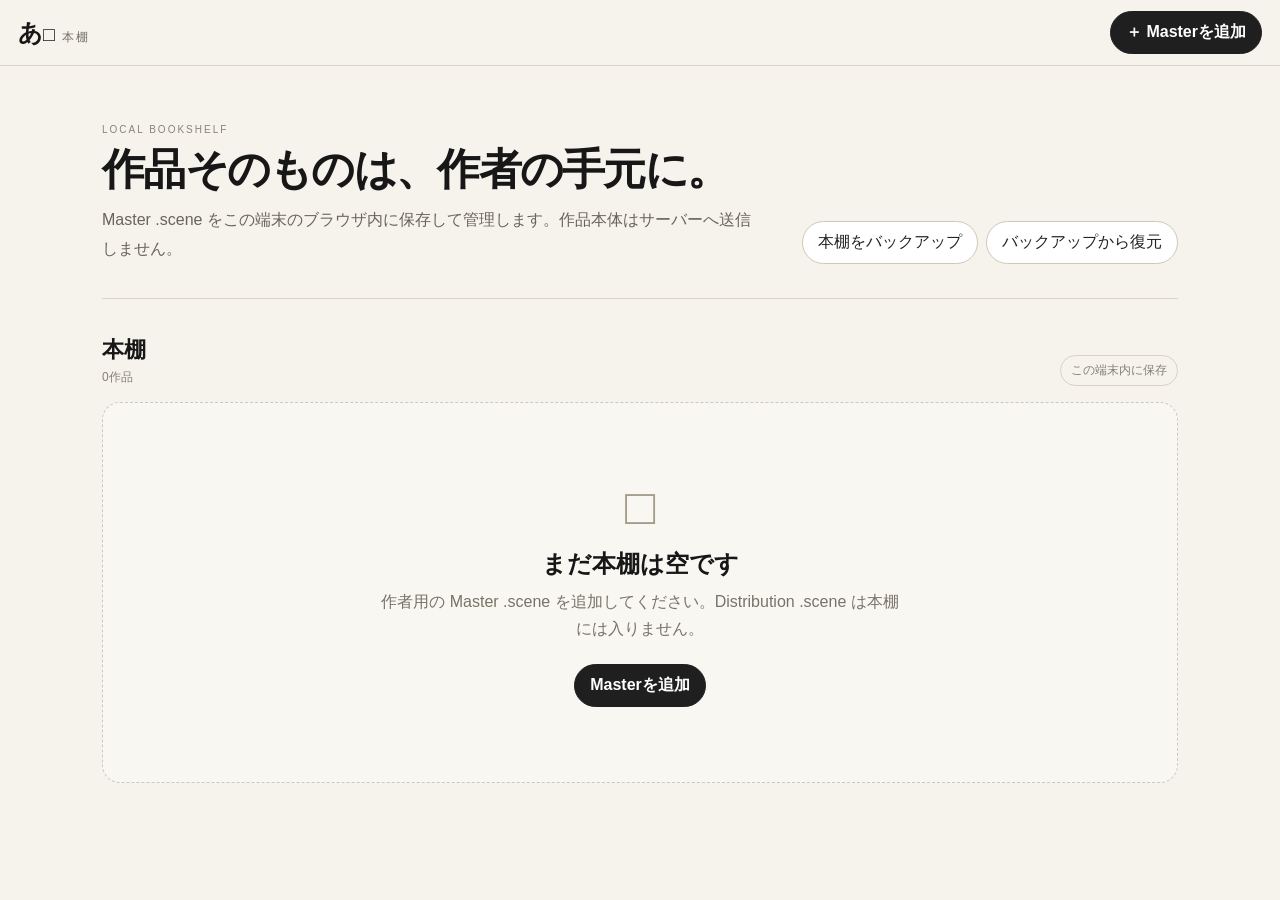
==== local_player/index.html @ 4a56bccf "Add files via upload" ====
<!doctype html>
<html lang="ja">
<head>
  <meta charset="utf-8">
  <meta name="viewport" content="width=device-width,initial-scale=1,viewport-fit=cover">
  <title>あ箱 本棚</title>
  <link rel="stylesheet" href="bookshelf.css">
</head>
<body>
  <header class="topbar">
    <div class="brand"><strong><span>あ</span><span class="box">□</span></strong><small>本棚</small></div>
    <button id="addButton" class="primary" type="button">＋ Masterを追加</button>
    <input id="fileInput" type="file" hidden>
  </header>

  <main>
    <section class="intro">
      <div>
        <p class="eyebrow">LOCAL BOOKSHELF</p>
        <h1>作品そのものは、作者の手元に。</h1>
        <p>Master .scene をこの端末のブラウザ内に保存して管理します。作品本体はサーバーへ送信しません。</p>
      </div>
      <div class="intro-actions">
        <button id="backupButton" type="button">本棚をバックアップ</button>
        <button id="restoreButton" type="button">バックアップから復元</button>
        <input id="restoreInput" type="file" accept=".zip,application/zip" hidden>
      </div>
    </section>

    <section class="shelf-head">
      <div><h2>本棚</h2><p id="countText">0作品</p></div>
      <p class="local-note">この端末内に保存</p>
    </section>

    <section id="emptyState" class="empty">
      <div class="empty-mark">□</div>
      <h2>まだ本棚は空です</h2>
      <p>作者用の Master .scene を追加してください。Distribution .scene は本棚には入りません。</p>
      <button id="emptyAddButton" class="primary" type="button">Masterを追加</button>
    </section>

    <section id="grid" class="grid" aria-live="polite"></section>
  </main>

  <dialog id="detailDialog" class="detail-dialog">
    <button id="closeDetail" class="dialog-close" aria-label="閉じる">×</button>
    <div id="detailContent"></div>
  </dialog>

  <div id="toast" class="toast" hidden></div>
  <script src="bookshelf.js"></script>
</body>
</html>
---- local_player/bookshelf.css ----
:root{font-family:-apple-system,BlinkMacSystemFont,"Segoe UI",sans-serif;color:#171717;background:#f6f3ec;color-scheme:light}*{box-sizing:border-box}body{margin:0;min-height:100vh}.topbar{height:66px;padding:0 max(18px,env(safe-area-inset-right)) 0 max(18px,env(safe-area-inset-left));display:flex;align-items:center;justify-content:space-between;border-bottom:1px solid #ddd6c8;background:rgba(246,243,236,.94);position:sticky;top:0;z-index:20;backdrop-filter:blur(16px)}.brand{display:flex;align-items:baseline;gap:9px}.brand strong{font-size:24px;letter-spacing:-.08em}.brand .box{font-size:.82em;margin-left:2px}.brand small{font-size:12px;color:#726d64;letter-spacing:.12em}.primary,button{font:inherit;border:1px solid #cfc7b8;background:#fff;border-radius:999px;padding:10px 15px;cursor:pointer;color:#222}.primary{background:#1f1f1f;color:#fff;border-color:#1f1f1f;font-weight:700}main{max-width:1120px;margin:auto;padding:30px 22px 80px}.intro{display:flex;justify-content:space-between;gap:28px;align-items:flex-end;padding:28px 0 34px;border-bottom:1px solid #ddd6c8}.eyebrow{font-size:10px;letter-spacing:.2em;color:#8b8377;margin:0 0 10px}.intro h1{font-size:clamp(27px,4vw,43px);line-height:1.15;letter-spacing:-.04em;margin:0 0 12px}.intro p:not(.eyebrow){max-width:650px;margin:0;color:#69645b;line-height:1.8}.intro-actions{display:flex;flex-wrap:wrap;gap:8px;justify-content:flex-end}.shelf-head{display:flex;align-items:end;justify-content:space-between;margin:36px 0 16px}.shelf-head h2{font-size:22px;margin:0 0 4px}.shelf-head p{margin:0;font-size:12px;color:#858074}.local-note{padding:6px 10px;border:1px solid #d9d1c3;border-radius:999px}.grid{display:grid;grid-template-columns:repeat(auto-fill,minmax(205px,1fr));gap:22px}.book{appearance:none;text-align:left;padding:0;border:0;background:transparent;border-radius:0;cursor:pointer}.cover{aspect-ratio:3/4;background:#e8e1d5;border-radius:9px;overflow:hidden;box-shadow:0 9px 24px rgba(43,34,21,.12);position:relative}.cover img{width:100%;height:100%;display:block;object-fit:cover}.cover-fallback{width:100%;height:100%;display:flex;align-items:center;justify-content:center;font-size:42px;color:#9d9588}.book-meta{padding:12px 3px 0}.book-meta h3{font-size:15px;line-height:1.45;margin:0 0 5px;white-space:nowrap;overflow:hidden;text-overflow:ellipsis}.book-meta p{margin:0;color:#807a70;font-size:11px}.badge{position:absolute;top:9px;left:9px;padding:5px 8px;border-radius:999px;font-size:9px;letter-spacing:.08em;background:rgba(20,20,20,.76);color:#fff;backdrop-filter:blur(8px)}.empty{text-align:center;padding:75px 20px;border:1px dashed #d0c8b9;border-radius:18px;background:rgba(255,255,255,.35)}.empty-mark{font-size:50px;color:#a49b8b}.empty h2{margin:12px 0 8px}.empty p{color:#797267;line-height:1.7;max-width:530px;margin:0 auto 22px}.detail-dialog{width:min(560px,calc(100vw - 24px));border:0;border-radius:20px;padding:0;box-shadow:0 24px 80px rgba(0,0,0,.28)}.detail-dialog::backdrop{background:rgba(15,13,10,.52);backdrop-filter:blur(3px)}.dialog-close{position:absolute;right:12px;top:12px;width:36px;height:36px;padding:0;z-index:2;background:rgba(255,255,255,.9)}.detail-hero{display:grid;grid-template-columns:145px 1fr;gap:22px;padding:26px}.detail-cover{aspect-ratio:3/4;background:#eee7dc;border-radius:10px;overflow:hidden}.detail-cover img{width:100%;height:100%;object-fit:cover}.detail-copy{align-self:end}.detail-copy .eyebrow{margin-bottom:7px}.detail-copy h2{font-size:24px;line-height:1.25;margin:0 0 8px}.detail-copy p{margin:3px 0;color:#706a61;font-size:12px}.actions{display:grid;grid-template-columns:1fr 1fr;gap:9px;padding:0 26px 26px}.actions button{border-radius:12px;padding:13px 10px}.actions .edit{grid-column:1/-1;background:#1f1f1f;color:#fff;border-color:#1f1f1f;font-weight:700}.actions .danger{color:#a13a35}.detail-note{margin:0 26px 25px;padding-top:16px;border-top:1px solid #eee8df;color:#8a8378;font-size:11px;line-height:1.6}.toast{position:fixed;left:50%;bottom:max(24px,env(safe-area-inset-bottom));transform:translateX(-50%);background:#191919;color:#fff;border-radius:999px;padding:11px 16px;font-size:12px;z-index:100;box-shadow:0 8px 30px rgba(0,0,0,.2)}@media(max-width:680px){.topbar{height:60px}.topbar .primary{padding:9px 12px;font-size:12px}main{padding:18px 14px 65px}.intro{display:block;padding:20px 2px 25px}.intro-actions{justify-content:flex-start;margin-top:20px}.grid{grid-template-columns:repeat(2,minmax(0,1fr));gap:17px 13px}.detail-hero{grid-template-columns:110px 1fr;padding:22px 18px}.actions{padding:0 18px 20px}.detail-note{margin:0 18px 20px}.book-meta h3{font-size:14px}}

/* Local Bookshelf Phase 2 — author journey view */
.actions .journey{grid-column:1/-1;background:#f4efe5;border-color:#cfc3b0;font-weight:700}.actions .journey:disabled{opacity:.6;cursor:wait}.journey-panel{margin:0 26px 18px;padding:18px;border:1px solid #e5ddd0;border-radius:16px;background:#faf8f3}.journey-head{display:flex;align-items:flex-end;justify-content:space-between;gap:12px;margin-bottom:14px}.journey-head .eyebrow{margin-bottom:4px}.journey-head h3{margin:0;font-size:18px}.journey-head>span{font-size:10px;color:#8a8378}.journey-stats{display:grid;grid-template-columns:repeat(3,1fr);gap:8px}.journey-stats>div{min-width:0;padding:11px 10px;border:1px solid #e8e0d4;border-radius:12px;background:#fff}.journey-stats small{display:block;color:#847d72;font-size:10px;line-height:1.35;white-space:nowrap;overflow:hidden;text-overflow:ellipsis}.journey-stats strong{display:block;margin-top:5px;font-size:21px;letter-spacing:-.03em}.journey-list{margin-top:15px;border-top:1px solid #e8e0d4;padding-top:12px}.journey-list-head{display:flex;justify-content:space-between;align-items:center;margin-bottom:6px}.journey-list-head strong{font-size:12px}.journey-list-head span{font-size:9px;color:#928b80}.journey-row{display:grid;grid-template-columns:1fr auto auto;gap:12px;align-items:center;padding:8px 0;border-top:1px solid #eee8df;font-size:11px}.journey-row:first-of-type{border-top:0}.journey-row b{font-size:13px}.journey-row small{color:#8b8378}.journey-note,.journey-empty{margin:13px 0 0;color:#8a8378;font-size:10px;line-height:1.65}.journey-loading,.journey-error{padding:10px 2px;color:#7d766b;font-size:12px}.journey-error{display:grid;gap:4px;color:#8d463f}.journey-error span{font-size:10px;color:#8a8378}
@media(max-width:680px){.journey-panel{margin:0 18px 16px;padding:14px}.journey-stats{grid-template-columns:repeat(2,1fr)}.journey-head{align-items:flex-start}.journey-head>span{padding-top:2px}.journey-row{grid-template-columns:1fr auto}.journey-row small{display:none}}

/* Local Bookshelf Phase 2.1 — lifetime + recent + journey visualization */
.journey-section-label{display:flex;align-items:baseline;justify-content:space-between;gap:12px;margin:2px 0 9px}.journey-section-label strong{font-size:12px}.journey-section-label span{font-size:9px;color:#928b80}.journey-recent{margin-top:12px;padding:12px 13px;border:1px solid #e8e0d4;border-radius:12px;background:#fff}.journey-recent>div{display:flex;align-items:baseline;justify-content:space-between;gap:10px}.journey-recent strong{font-size:12px}.journey-recent span{font-size:9px;color:#928b80}.journey-recent p{margin:7px 0 0;font-size:11px;color:#6f695f;word-spacing:.15em}.journey-recent p b{font-size:15px;color:#171717;margin-right:2px}.journey-track{display:flex;align-items:center;min-width:74px;gap:3px}.journey-track i{display:block;width:5px;height:5px;border-radius:50%;background:#6f695f;position:relative}.journey-track i+ i:before{content:"";position:absolute;right:100%;top:2px;width:3px;height:1px;background:#c9c0b3}.journey-track i.origin{width:7px;height:7px;background:#1f1f1f}.journey-row{grid-template-columns:minmax(56px,1fr) minmax(74px,1.4fr) auto auto}.journey-row small{min-width:34px;text-align:right}
@media(max-width:680px){.journey-section-label span,.journey-recent span{display:none}.journey-recent>div{justify-content:flex-start}.journey-row{grid-template-columns:52px minmax(66px,1fr) auto}.journey-row small{display:none}.journey-track{min-width:66px}.journey-track i{width:4px;height:4px}.journey-track i.origin{width:6px;height:6px}}

/* V57 — RELAY arrival tree */
.journey-tree-card{padding:10px 0 12px;border-top:1px solid #eee8df}.journey-tree-card:first-of-type{border-top:0}.journey-tree-meta{display:flex;align-items:baseline;justify-content:space-between;gap:12px;margin-bottom:5px}.journey-tree-meta strong{font-size:11px}.journey-tree-meta span{font-size:9px;color:#8b8378}.journey-tree-scroll{overflow-x:auto;overflow-y:hidden;padding:2px 0 4px;-webkit-overflow-scrolling:touch}.journey-tree-svg{display:block;width:100%;min-width:300px;height:auto;max-height:250px}.journey-tree-svg .branches path{fill:none;stroke:#c9c0b3;stroke-width:1.4}.journey-tree-svg .reader{fill:#222}.journey-tree-svg .pending{fill:#fff;stroke:#9d958a;stroke-width:1.5;stroke-dasharray:2 2}.journey-tree-svg .issue circle{fill:#6f695f}.journey-tree-svg .issue text{font-size:8px;fill:#8a8378}.journey-recent small{font-size:9px;color:#928b80}.journey-list-head span{white-space:nowrap}
@media(max-width:680px){.journey-tree-meta{align-items:flex-start;flex-direction:column;gap:2px}.journey-tree-svg{min-width:320px}.journey-list-head span{font-size:8px}}
/* V58: work-level journey tree — one work grows as one tree */
.journey-list-head>div{display:flex;flex-direction:column;gap:2px}.journey-list-head small{font-size:8px;font-weight:400;color:#928b80}.work-tree-meta{display:flex;gap:14px;justify-content:flex-end;margin:7px 0 2px;font-size:9px;color:#8b8378}.journey-tree-svg.work-tree{max-height:360px}.journey-tree-svg .work-root path{fill:#6f695f}.journey-tree-svg .work-root line{stroke:#6f695f;stroke-width:1.5}.journey-tree-svg .work-root text{font-size:8px;fill:#8a8378}.journey-tree-svg.work-tree .issue circle{fill:#8b8479}
@media(max-width:680px){.journey-list-head>div{min-width:0}.work-tree-meta{justify-content:flex-start}.journey-tree-svg.work-tree{min-width:340px;max-height:420px}}
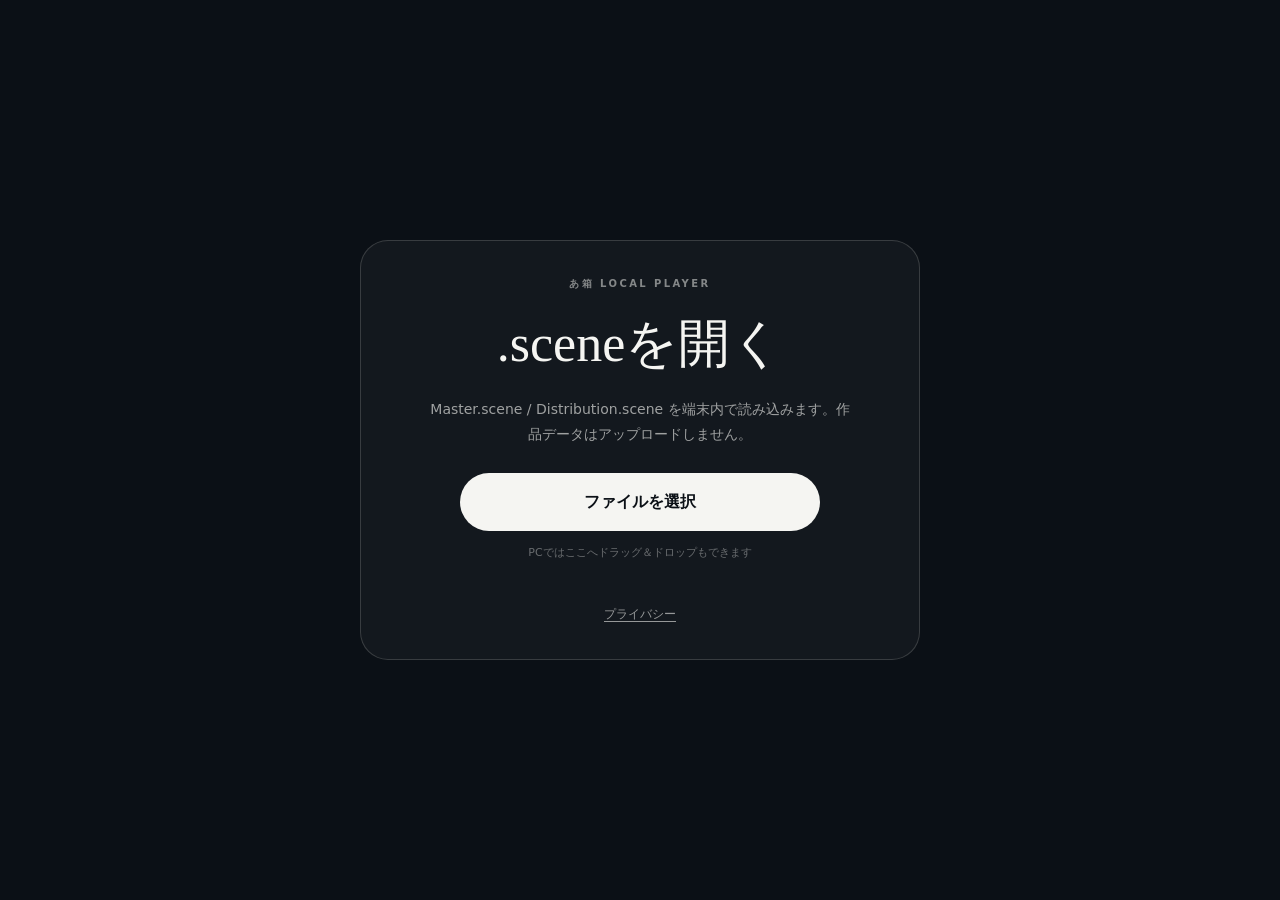
==== commit 5806e319: "Add files via upload" ====
--- a/local_player/index.html
+++ b/local_player/index.html
@@ -3,51 +3,132 @@
 <head>
   <meta charset="utf-8">
   <meta name="viewport" content="width=device-width,initial-scale=1,viewport-fit=cover">
-  <title>あ箱 本棚</title>
-  <link rel="stylesheet" href="bookshelf.css">
+  <meta name="theme-color" content="#0b1016">
+  <title>あ箱 Local Player</title>
+  <link rel="stylesheet" href="./scene-player-core.css?v=chat-test-v08">
+  <link rel="stylesheet" href="./public-player.css?v=chat-test-v08">
+  <link rel="stylesheet" href="./local-loader.css?v=53">
+  <script>window.__AHAKO_LOCAL_PLAYER__ = true;</script>
 </head>
 <body>
-  <header class="topbar">
-    <div class="brand"><strong><span>あ</span><span class="box">□</span></strong><small>本棚</small></div>
-    <button id="addButton" class="primary" type="button">＋ Masterを追加</button>
-    <input id="fileInput" type="file" hidden>
-  </header>
+  <section id="localLauncher" class="local-launcher">
+    <div id="localDropZone" class="local-launcher-card" tabindex="0" role="button" aria-label=".sceneを開く">
+      <small>あ箱 LOCAL PLAYER</small>
+      <h1>.sceneを開く</h1>
+      <p>Master.scene / Distribution.scene を端末内で読み込みます。作品データはアップロードしません。</p>
+      <button id="localOpenButton" type="button">ファイルを選択</button>
+      <span>PCではここへドラッグ＆ドロップもできます</span>
+      <input id="localFileInput" type="file" hidden>
+      <p id="localStatus" class="local-status" aria-live="polite"></p>
+      <a class="local-privacy-link" href="https://yuya-narita.github.io/scene/privacy/" target="_blank" rel="noopener noreferrer">プライバシー</a>
+    </div>
+  </section>
 
-  <main>
-    <section class="intro">
-      <div>
-        <p class="eyebrow">LOCAL BOOKSHELF</p>
-        <h1>作品そのものは、作者の手元に。</h1>
-        <p>Master .scene をこの端末のブラウザ内に保存して管理します。作品本体はサーバーへ送信しません。</p>
+  <button id="localBackButton" class="local-back-button" type="button" hidden aria-label="ファイル選択に戻る">‹ <span>選択</span></button>
+
+  <section id="publicIntro" class="public-intro" hidden>
+    <div id="publicIntroCover" class="public-intro-cover"></div>
+    <div id="publicIntroCoverDim" class="public-intro-cover-dim"></div>
+    <div class="public-intro-frame">
+      <div class="public-intro-copy">
+        <div class="public-work-block">
+          <img id="publicIntroLogo" class="public-logo" alt="" hidden>
+          <h1 id="publicIntroTitle" class="public-title">Scene</h1>
+          <p id="publicIntroDescription" class="public-description"></p>
+          <p id="publicIntroAuthor" class="public-author"></p>
+        </div>
+        <div class="public-episode-block">
+          <p id="publicIntroEpisode" class="public-episode" hidden></p>
+          <p id="publicIntroEpisodeTitle" class="public-episode-title" hidden></p>
+        </div>
       </div>
-      <div class="intro-actions">
-        <button id="backupButton" type="button">本棚をバックアップ</button>
-        <button id="restoreButton" type="button">バックアップから復元</button>
-        <input id="restoreInput" type="file" accept=".zip,application/zip" hidden>
+      <div class="public-intro-actions">
+        <button id="publicStart" class="public-primary" type="button">はじめる</button>
+        <button id="publicContinue" class="public-secondary" type="button" hidden>途中から</button>
       </div>
-    </section>
+    </div>
+  </section>
 
-    <section class="shelf-head">
-      <div><h2>本棚</h2><p id="countText">0作品</p></div>
-      <p class="local-note">この端末内に保存</p>
-    </section>
+  <div id="publicOpening" class="public-opening" hidden>
+    <div id="publicOpeningImage" class="public-opening-image"></div>
+    <div id="publicOpeningDim" class="public-opening-dim"></div>
+  </div>
 
-    <section id="emptyState" class="empty">
-      <div class="empty-mark">□</div>
-      <h2>まだ本棚は空です</h2>
-      <p>作者用の Master .scene を追加してください。Distribution .scene は本棚には入りません。</p>
-      <button id="emptyAddButton" class="primary" type="button">Masterを追加</button>
-    </section>
+  <div id="scenePlayer" class="public-player" hidden></div>
 
-    <section id="grid" class="grid" aria-live="polite"></section>
-  </main>
+  <section id="publicEnding" class="public-ending" hidden>
+    <div class="public-ending-inner">
+      <p id="publicEndingLabel" class="public-ending-label" hidden></p>
 
-  <dialog id="detailDialog" class="detail-dialog">
-    <button id="closeDetail" class="dialog-close" aria-label="閉じる">×</button>
-    <div id="detailContent"></div>
+      <div id="publicEndingActions" class="public-ending-actions public-ending-three">
+        <a id="publicEndingLeft" class="public-ending-box" hidden><small></small><strong></strong></a>
+        <button id="publicEndingCover" class="public-ending-box public-ending-cover" type="button"><small>COVER</small><strong>表紙に戻る</strong></button>
+        <a id="publicEndingRight" class="public-ending-box" hidden><small></small><strong></strong></a>
+      </div>
+<button id="publicRestart" class="public-reread" type="button">
+        もう一度読む
+      </button>
+      <button id="publicRelay" class="public-relay" type="button" hidden>
+        この作品を回す
+      </button>
+    </div>
+  </section>
+
+  <section id="publicError" class="public-error" hidden>
+    <div class="public-error-card">
+      <strong id="publicErrorTitle">Sceneを開けませんでした</strong>
+      <p id="publicErrorMessage"></p>
+      <button id="publicRetry" type="button">もう一度読み込む</button>
+    </div>
+  </section>
+
+
+  <button id="publicReportButton" class="public-report-trigger" type="button">この作品について報告</button>
+
+  <dialog id="publicReportDialog" class="public-report-dialog">
+    <form method="dialog" class="public-report-card">
+      <button id="publicReportClose" class="public-report-close" type="button" aria-label="閉じる">×</button>
+      <small>REPORT</small>
+      <h2>この作品について報告</h2>
+      <fieldset class="public-report-section">
+        <legend>報告理由</legend>
+        <label><input type="radio" name="reportReason" value="unauthorized" checked> 自分の作品が無断で使用されている</label>
+        <label><input type="radio" name="reportReason" value="copyright"> 第三者の著作物・権利侵害と思われる</label>
+        <label><input type="radio" name="reportReason" value="other"> その他</label>
+      </fieldset>
+      <label class="public-report-field">
+        <span>問題のある箇所 <b>必須</b></span>
+        <select id="publicReportSubject">
+          <option value="text">本文・文章</option>
+          <option value="cover">表紙</option>
+          <option value="image">背景・画像</option>
+          <option value="audio">BGM・SE・音声</option>
+          <option value="other">その他</option>
+        </select>
+      </label>
+      <label class="public-report-field" id="publicReportEvidenceWrap">
+        <span>元作品・権利を確認できるURL <b id="publicReportEvidenceRequired">必須</b></span>
+        <input id="publicReportEvidenceUrl" type="url" inputmode="url" autocomplete="url" placeholder="https://note.com/...">
+        <small>元作品の掲載ページなど、運営が比較できるURLを入力してください。</small>
+      </label>
+      <label class="public-report-field">
+        <span>詳しい内容 <b>必須</b></span>
+        <textarea id="publicReportDetails" rows="4" maxlength="1200" placeholder="例：上記URLで公開している本文が、そのまま使用されています。"></textarea>
+      </label>
+      <label class="public-report-field">
+        <span>連絡先メール <b id="publicReportContactRequired">必須</b></span>
+        <input id="publicReportContact" type="email" inputmode="email" autocomplete="email" placeholder="name@example.com">
+        <small id="publicReportContactHint">確認が必要な場合に運営から連絡するために使用します。</small>
+      </label>
+      <label class="public-report-confirm"><input id="publicReportConfirm" type="checkbox"> <span>この報告内容が正確であることを確認します。</span></label>
+      <div class="public-report-meta"><span>workId</span><code id="publicReportWorkId">-</code><span>対象URL</span><code id="publicReportUrl">-</code></div>
+      <p id="publicReportStatus" class="public-report-status">根拠を確認できる情報と一緒に運営へ送信します。</p>
+      <button id="publicReportCopy" type="button" class="public-report-copy">運営に申立てを送る</button>
+    </form>
   </dialog>
 
-  <div id="toast" class="toast" hidden></div>
-  <script src="bookshelf.js"></script>
+  <script src="./scene-player-core.js?v=local-current"></script>
+  <script src="./public-player.js?v=53"></script>
+  <script src="./local-loader.js?v=53"></script>
 </body>
 </html>
--- a/local_player/scene-player-core.css
+++ b/local_player/scene-player-core.css
@@ -0,0 +1,1939 @@
+:root{
+  --sp-font-sans:-apple-system,BlinkMacSystemFont,"Segoe UI","Hiragino Sans","Yu Gothic UI","Yu Gothic",sans-serif;
+  --sp-font-serif:"Yu Mincho","Hiragino Mincho ProN","Hiragino Mincho Pro",serif;
+  --sp-font-mono:"SFMono-Regular","SF Mono",Menlo,Consolas,"Liberation Mono",monospace;
+}
+
+.sp-core{
+  --sp-bg:#fbfaf5;
+  --sp-text:#26221e;
+  --sp-sub:#8d877f;
+  --sp-line:rgba(55,50,45,.14);
+  --sp-accent:#5f6df7;
+  --sp-panel:rgba(255,255,255,.88);
+  --sp-header-h:68px;
+  --sp-footer-h:56px;
+  position:relative;
+  width:100%;
+  height:100%;
+  min-height:100dvh;
+  overflow:hidden;
+  background:var(--sp-bg);
+  color:var(--sp-text);
+  font-family:var(--sp-font-sans);
+  isolation:isolate;
+  -webkit-tap-highlight-color:transparent;
+}
+.sp-core *{box-sizing:border-box}
+.sp-core button{font:inherit}
+
+.sp-core[data-theme="dark"]{
+  --sp-bg:#05060a;
+  --sp-text:#f4f1fb;
+  --sp-sub:#958ea5;
+  --sp-line:rgba(151,138,255,.16);
+  --sp-accent:#aaa0ff;
+  --sp-panel:rgba(9,10,16,.88);
+}
+.sp-core[data-theme="cinema"]{
+  --sp-bg:#13171b;
+  --sp-text:#fff;
+  --sp-sub:rgba(255,255,255,.62);
+  --sp-line:rgba(255,255,255,.14);
+  --sp-accent:#fff;
+  --sp-panel:rgba(10,12,15,.68);
+}
+
+.sp-background{position:absolute;inset:0;z-index:-3;background:var(--sp-bg)}
+.sp-core[data-theme="cinema"] .sp-background{
+  background:radial-gradient(circle at 28% 18%,#68747b 0,#39454c 32%,#20282d 62%,#111519 100%);
+}
+.sp-veil{position:absolute;inset:0;z-index:-2;pointer-events:none;background:transparent}
+.sp-core[data-theme="cinema"] .sp-veil{background:linear-gradient(rgba(5,8,10,.18),rgba(5,8,10,.52))}
+
+.sp-header{
+  position:absolute;z-index:5;inset:0 0 auto;
+  height:calc(var(--sp-header-h) + env(safe-area-inset-top));
+  padding:calc(4px + env(safe-area-inset-top)) 16px 4px;
+  display:grid;grid-template-columns:44px minmax(0,1fr) 44px;align-items:center;
+  border-bottom:1px solid var(--sp-line);
+  backdrop-filter:blur(10px);
+}
+.sp-no-header .sp-header{display:none}
+.sp-button{
+  width:44px;height:44px;border:0;border-radius:50%;background:transparent;color:var(--sp-sub);font-size:25px;cursor:pointer
+}
+/* Keep the three header slots fixed even when Previous is author-disabled.
+   Without explicit placement, display:none on .sp-prev makes Grid auto-place
+   the title into column 1 and Restart into column 2 on iOS. */
+.sp-prev{grid-column:1;grid-row:1}
+.sp-meta{grid-column:2;grid-row:1}
+.sp-restart{grid-column:3;grid-row:1}
+.sp-button:hover:not(:disabled){background:var(--sp-line);color:var(--sp-text)}
+.sp-button:disabled{opacity:.22;cursor:default}
+.sp-meta{text-align:center;min-width:0}
+.sp-author{display:block;min-height:11px;margin-bottom:2px;color:var(--sp-sub);font-size:9px;line-height:1.1;letter-spacing:.03em}
+.sp-title{display:block;overflow:hidden;text-overflow:ellipsis;white-space:nowrap;font-family:var(--sp-font-serif);font-size:14px;line-height:1.2;font-weight:600}
+
+.sp-stage{
+  position:absolute;inset:calc(var(--sp-header-h) + env(safe-area-inset-top)) 0 calc(var(--sp-footer-h) + env(safe-area-inset-bottom));
+  overflow:hidden;overscroll-behavior:none;scrollbar-width:none;
+  padding:0;
+  outline:none;cursor:pointer;
+  user-select:none;
+}
+.sp-stage::-webkit-scrollbar{display:none}
+.sp-no-header .sp-stage{top:env(safe-area-inset-top)}
+.sp-no-footer .sp-stage{bottom:env(safe-area-inset-bottom)}
+/* Core v1.8.1 — Jump/Shino whitespace geometry.
+   Scenes are absolute-positioned inside the Stage. The newest Scene sits around
+   46%/48% of the Stage; earlier Scenes physically move upward when a new Scene arrives. */
+.sp-scenes{
+  position:absolute;
+  inset:0 clamp(24px,7vw,72px);
+  max-width:760px;
+  margin:0 auto;
+  pointer-events:none;
+}
+.sp-scene{
+  position:absolute;
+  left:0;
+  top:0;
+  width:100%;
+  will-change:transform,opacity,filter;
+  transition:
+    transform .82s cubic-bezier(.16,.72,.17,1),
+    opacity .72s ease,
+    filter .72s ease;
+}
+.sp-scene.entering{
+  opacity:0!important;
+  transform:translateY(13px);
+  filter:blur(2px)!important;
+}
+.sp-scene.entering[data-scene-flow="horizontal"]{transform:translateX(13px)}
+.sp-scene.entering[data-scene-flow="horizontal"][data-writing-mode="vertical-rl"]{transform:translateX(-13px)}
+.sp-core[data-scene-flow="horizontal"] .sp-scene:not(.is-active){opacity:.22}
+.sp-core[data-scene-flow="horizontal"] .sp-scene[data-frame="handdrawn-voice"][data-age="1"]{opacity:.38}
+/* Entry motion can be decoupled from the inner text effect.
+   `still` means the Scene is born at its final reading position; blur/fade/typewriter
+   can still run on .sp-text without the Scene travelling down from the stage origin. */
+.sp-scene.entering[data-entry-motion="still"]{
+  opacity:0!important;
+  transform:var(--sp-entry-still-transform,translate3d(0,0,0))!important;
+  filter:none!important;
+  transition:none!important;
+}
+.sp-scene.sp-layout-leaving{
+  opacity:0!important;
+  filter:blur(2px)!important;
+  pointer-events:none;
+}
+.sp-core[data-display="solo"] .sp-scenes{inset:0 clamp(24px,7vw,72px)}
+
+.sp-scene{
+  opacity:0;transform:translateY(10px);filter:blur(3px);
+  transition:opacity .42s ease,transform .42s ease,filter .42s ease;
+  color:var(--sp-scene-color,var(--sp-text));
+}
+.sp-scene.is-visible{opacity:1;filter:none}
+.sp-scene:not(.is-active){opacity:.44}
+.sp-scene[data-age="1"]{opacity:.58}
+.sp-scene[data-age="2"]{opacity:.38}
+.sp-scene[data-age="3"],.sp-scene[data-age="4"],.sp-scene[data-age="5"],.sp-scene[data-age="6"],.sp-scene[data-age="7"]{opacity:.24}
+.sp-core[data-display="solo"] .sp-scene{opacity:1}
+
+.sp-text{
+  white-space:pre-wrap;overflow-wrap:anywhere;
+  font-family:var(--sp-font-serif);
+  font-size:var(--sp-scene-size,clamp(21px,4.8vw,34px));
+  line-height:1.85;letter-spacing:.035em;
+  text-wrap:pretty;
+}
+.sp-text[data-writing-mode="vertical-rl"]{
+  display:block;
+  width:max-content;
+  max-width:calc(100% - 2px);
+  white-space:pre-wrap;
+  overflow-wrap:normal;
+  text-wrap:wrap;
+  line-height:1.75;
+  letter-spacing:.08em;
+}
+/* Hand-drawn voice balloon. The generous inset is intentional: manga
+   lettering needs breathing room and the outline is part of the composition. */
+.sp-handdrawn-frame{position:relative;display:block;width:fit-content;max-width:100%;box-sizing:border-box;margin-inline:auto;padding:clamp(27px,5.8vw,46px) clamp(32px,7vw,60px);isolation:isolate}
+.sp-handdrawn-frame[data-writing-mode="vertical-rl"]{padding:clamp(34px,6.8vw,54px) clamp(29px,6.2vw,50px)}
+.sp-handdrawn-frame[data-frame-align="left"]{margin-left:0;margin-right:auto}
+.sp-handdrawn-frame[data-frame-align="right"]{margin-left:auto;margin-right:0}
+.sp-handdrawn-frame-svg{position:absolute;inset:0;z-index:-1;display:block;width:100%;height:100%;overflow:visible;pointer-events:none}
+.sp-handdrawn-fill{fill:#fffdf8;stroke:none}
+.sp-handdrawn-bleed{fill:none;stroke:#171512;stroke-width:3.8;stroke-linecap:round;stroke-linejoin:round;opacity:.16}
+.sp-handdrawn-ghost{fill:none;stroke:#171512;stroke-width:.82;stroke-linecap:round;stroke-linejoin:round;opacity:.26}
+.sp-handdrawn-ink{fill:none;stroke:#171512;stroke-width:1.85;stroke-linecap:round;stroke-linejoin:round;opacity:.92}
+.sp-handdrawn-scuff{fill:none;stroke:#fffdf8;stroke-width:.72;stroke-linecap:round;stroke-linejoin:round;opacity:.88}
+.sp-handdrawn-frame[data-frame-type="handdrawn-double"] .sp-handdrawn-ghost{stroke:#171512;stroke-width:1.35;opacity:.78;transform:scale(.94,.92);transform-box:fill-box;transform-origin:center}
+.sp-handdrawn-frame[data-frame-type="handdrawn-double"] .sp-handdrawn-scuff{opacity:.42}
+.sp-handdrawn-frame[data-frame-type="handdrawn-dashed"] .sp-handdrawn-bleed,.sp-handdrawn-frame[data-frame-type="handdrawn-dashed"] .sp-handdrawn-ghost,.sp-handdrawn-frame[data-frame-type="handdrawn-dashed"] .sp-handdrawn-scuff{display:none}
+.sp-handdrawn-frame[data-frame-type="handdrawn-dashed"] .sp-handdrawn-ink{stroke-width:1.7;stroke-dasharray:9 7;opacity:.82}
+.sp-handdrawn-frame[data-frame-type="handdrawn-dark"] .sp-handdrawn-fill{fill:rgba(23,21,18,.9)}
+.sp-handdrawn-frame[data-frame-type="handdrawn-dark"] .sp-handdrawn-bleed,.sp-handdrawn-frame[data-frame-type="handdrawn-dark"] .sp-handdrawn-ghost,.sp-handdrawn-frame[data-frame-type="handdrawn-dark"] .sp-handdrawn-ink{stroke:#fffdf8}
+.sp-handdrawn-frame[data-frame-type="handdrawn-dark"]>.sp-text{color:#fffdf8!important}
+.sp-handdrawn-frame[data-frame-type="handdrawn-panel"] .sp-handdrawn-fill{fill:rgba(255,253,248,.7)}
+.sp-handdrawn-frame[data-frame-type="handdrawn-panel"] .sp-handdrawn-bleed,.sp-handdrawn-frame[data-frame-type="handdrawn-panel"] .sp-handdrawn-ghost,.sp-handdrawn-frame[data-frame-type="handdrawn-panel"] .sp-handdrawn-scuff{display:none}
+.sp-handdrawn-frame[data-frame-type="handdrawn-panel"] .sp-handdrawn-ink{stroke-width:1;opacity:.22}
+.sp-handdrawn-frame>.sp-text{position:relative;z-index:1;max-width:100%;text-shadow:none}
+.sp-handdrawn-frame[data-writing-mode="vertical-rl"]>.sp-text{width:max-content;max-width:none}
+@media (max-width:600px){
+  .sp-handdrawn-frame{padding:clamp(25px,7vw,34px) clamp(28px,8vw,40px)}
+  .sp-handdrawn-frame[data-writing-mode="vertical-rl"]{padding:clamp(30px,8vw,42px) clamp(25px,7vw,36px)}
+}
+.sp-type-dialogue .sp-text{font-weight:500}
+.sp-subtext{margin-top:12px;color:var(--sp-sub);font-size:clamp(12px,2.7vw,15px);line-height:1.75;white-space:pre-wrap}
+.sp-sound-mark{display:block;color:var(--sp-sub);font-size:28px;text-align:center}
+
+
+.sp-tap-hint{
+  position:fixed;right:20px;bottom:calc(var(--sp-footer-h) + 4px + env(safe-area-inset-bottom));
+  color:var(--sp-sub);font-size:9px;font-weight:800;letter-spacing:.22em;opacity:.5;pointer-events:none
+}
+.sp-no-footer .sp-tap-hint{bottom:calc(20px + env(safe-area-inset-bottom))}
+
+.sp-footer{
+  position:absolute;z-index:5;inset:auto 0 0;
+  min-height:calc(var(--sp-footer-h) + env(safe-area-inset-bottom));
+  padding:7px 18px calc(7px + env(safe-area-inset-bottom));
+  display:grid;grid-template-columns:auto minmax(80px,1fr) auto;gap:12px;align-items:center;
+  border-top:1px solid var(--sp-line);backdrop-filter:blur(10px)
+}
+.sp-no-footer .sp-footer{display:none}
+.sp-progress-label{min-width:44px;color:var(--sp-sub);font-size:10px;font-variant-numeric:tabular-nums}
+.sp-progress-track{height:2px;background:var(--sp-line);overflow:hidden}
+.sp-progress-bar{width:0;height:100%;background:var(--sp-text);transition:width .35s ease}
+.sp-auto{min-width:56px;height:36px;border:1px solid var(--sp-line);border-radius:999px;background:transparent;color:var(--sp-sub);font-size:10px;font-weight:800;letter-spacing:.06em}
+.sp-auto.is-on{background:var(--sp-text);color:var(--sp-bg);border-color:var(--sp-text)}
+
+.sp-ending{
+  position:absolute;z-index:20;inset:0;
+  display:flex;flex-direction:column;align-items:center;justify-content:center;gap:34px;
+  padding:40px 28px;background:color-mix(in srgb,var(--sp-bg) 94%,transparent);backdrop-filter:blur(14px);text-align:center
+}
+.sp-ending[hidden]{display:none}
+.sp-ending-copy{display:flex;flex-direction:column;align-items:center;gap:10px}
+.sp-ending-kicker{color:var(--sp-sub);font-size:10px;font-weight:800;letter-spacing:.24em}
+.sp-ending-title{max-width:720px;font-family:var(--sp-font-serif);font-size:clamp(24px,6vw,38px)}
+.sp-ending-text{margin:0;color:var(--sp-sub);font-size:13px}
+.sp-ending-restart{min-width:180px;height:50px;border:1px solid var(--sp-line);border-radius:999px;background:var(--sp-text);color:var(--sp-bg);font-weight:800}
+
+.sp-core[data-language^="en"] .sp-text{font-family:Georgia,"Times New Roman",serif;line-height:1.65;letter-spacing:.015em}
+
+@media (max-width:520px){
+  .sp-stage{padding-left:26px;padding-right:26px}
+  .sp-text{font-size:clamp(20px,5.4vw,27px);line-height:1.9}
+}
+@media (prefers-reduced-motion:reduce){
+  .sp-core *{scroll-behavior:auto!important;transition-duration:.001ms!important;animation-duration:.001ms!important}
+}
+
+/* Presentation Engine v1.1 */
+.sp-text.is-typing::selection{background:transparent}
+.sp-scene.is-disappearing:not(.is-disappear-shatter):not(.is-disappear-explode){
+  opacity:0!important;
+  filter:blur(2px)!important;
+  transition:opacity var(--sp-disappear-fade,700ms) ease,
+             filter var(--sp-disappear-fade,700ms) ease!important;
+}
+.sp-scene.is-disappeared{visibility:hidden;pointer-events:none}
+
+.sp-scene[data-view="console"] .sp-text{
+  font-family:ui-monospace,SFMono-Regular,Menlo,Consolas,"Liberation Mono",monospace;
+  letter-spacing:.01em;
+}
+.sp-scene[data-view="system"] .sp-text{
+  font-family:var(--sp-font-sans);
+  font-weight:700;
+  letter-spacing:.08em;
+  text-align:center;
+}
+.sp-scene[data-view="warning"] .sp-text{
+  font-family:var(--sp-font-sans);
+  font-weight:750;
+  letter-spacing:.055em;
+}
+.sp-scene[data-view="void"]{text-align:center}
+.sp-scene[data-view="void"] .sp-text{letter-spacing:.12em}
+
+
+.sp-subtext{overflow-wrap:anywhere;text-wrap:pretty}
+.sp-core[data-language^="en"] .sp-subtext{line-height:1.6}
+
+/* Background Engine v1.2 */
+.sp-background{
+  z-index:0;
+  overflow:hidden;
+  pointer-events:none;
+}
+.sp-stage{z-index:4}
+.sp-veil{z-index:1;transition:background .45s ease;pointer-events:none}
+.sp-bg-textures{position:absolute;inset:0;z-index:2;pointer-events:none;overflow:hidden;--sp-grain:0;--sp-scanline:0;--sp-vignette:0;--sp-texture-glitch:0}
+.sp-bg-flash{position:absolute;inset:0;z-index:3;pointer-events:none;background:#fff;opacity:0}
+.sp-bg-flash.is-active{animation:sp-bg-flash .52s ease-out both}
+.sp-bg-layer{
+  position:absolute;inset:-3%;
+  opacity:0;
+  background-repeat:no-repeat;
+  background-position:center center;
+  background-size:cover;
+  will-change:opacity,transform,filter;
+  transition:opacity .72s ease,filter .45s ease;
+  transform:scale(1.001);
+}
+.sp-bg-layer.is-current{opacity:1}
+.sp-bg-layer.sp-bg-cut{transition:none!important}
+.sp-core:not(.sp-has-background) .sp-bg-layer{background-image:none!important}
+
+.sp-bg-textures::before,
+.sp-bg-textures::after{content:"";position:absolute;inset:0;pointer-events:none}
+.sp-bg-textures::before{
+  opacity:1;
+  background:
+    radial-gradient(ellipse at center,transparent 42%,rgba(0,0,0,var(--sp-vignette)) 100%),
+    repeating-linear-gradient(to bottom,rgba(255,255,255,calc(var(--sp-scanline) * .13)) 0 1px,rgba(0,0,0,0) 1px 4px);
+}
+.sp-bg-textures::after{
+  inset:-30%;
+  opacity:var(--sp-grain);
+  background-image:
+    radial-gradient(circle at 20% 30%,rgba(255,255,255,.34) 0 .7px,transparent .8px),
+    radial-gradient(circle at 70% 62%,rgba(0,0,0,.42) 0 .7px,transparent .8px),
+    radial-gradient(circle at 42% 78%,rgba(255,255,255,.25) 0 .6px,transparent .7px);
+  background-size:9px 11px,13px 15px,7px 10px;
+  animation:sp-grain-shift .32s steps(2,end) infinite;
+  mix-blend-mode:soft-light;
+}
+
+.sp-bg-glitching .sp-bg-layer.is-current{animation:sp-bg-glitch .56s steps(2,end) both}
+.sp-bg-glitching .sp-bg-textures::before{animation:sp-texture-glitch .18s steps(2,end) 3}
+
+.sp-motion-slowZoom{animation:sp-bg-slowzoom var(--sp-bg-duration,12000ms) ease-in-out both}
+.sp-motion-breath{animation:sp-bg-breath var(--sp-bg-duration,8000ms) ease-in-out infinite alternate}
+.sp-motion-panLeft{animation:sp-bg-pan-left var(--sp-bg-duration,12000ms) ease-in-out both}
+.sp-motion-panRight{animation:sp-bg-pan-right var(--sp-bg-duration,12000ms) ease-in-out both}
+.sp-motion-panUp{animation:sp-bg-pan-up var(--sp-bg-duration,12000ms) ease-in-out both}
+.sp-motion-panDown{animation:sp-bg-pan-down var(--sp-bg-duration,12000ms) ease-in-out both}
+.sp-motion-parallax{animation:sp-bg-parallax var(--sp-bg-duration,9000ms) ease-in-out infinite alternate}
+
+.sp-reveal-intro{animation:sp-reveal-intro var(--sp-reveal-duration,1000ms) ease-out both!important}
+.sp-reveal-memory{animation:sp-reveal-memory var(--sp-reveal-duration,1200ms) ease-out both!important}
+.sp-reveal-ghost{animation:sp-reveal-ghost var(--sp-reveal-duration,1600ms) ease-in-out both!important}
+.sp-reveal-flash{animation:sp-reveal-flash var(--sp-reveal-duration,600ms) ease-out both!important}
+
+@keyframes sp-bg-flash{0%{opacity:0}18%{opacity:.9}100%{opacity:0}}
+@keyframes sp-bg-glitch{
+  0%{transform:translate(0,0) scale(1.02);filter:saturate(1.6) contrast(1.15)}
+  18%{transform:translate(-1.4%,.5%) scale(1.04);filter:hue-rotate(18deg) contrast(1.3)}
+  36%{transform:translate(1.1%,-.6%) scale(1.03);filter:hue-rotate(-14deg) saturate(1.8)}
+  60%{transform:translate(-.5%,.2%) scale(1.02);filter:contrast(1.1)}
+  100%{transform:scale(1.001);filter:none}
+}
+@keyframes sp-texture-glitch{0%,100%{transform:none}50%{transform:translateX(1.5%) skewX(-2deg)}}
+@keyframes sp-grain-shift{0%{transform:translate(0,0)}25%{transform:translate(2%,-1%)}50%{transform:translate(-1%,2%)}75%{transform:translate(1%,1%)}100%{transform:translate(-2%,-1%)}}
+@keyframes sp-bg-slowzoom{from{transform:scale(var(--sp-bg-scale-from,1))}to{transform:scale(var(--sp-bg-scale-to,1.08))}}
+@keyframes sp-bg-breath{from{transform:scale(var(--sp-bg-scale-from,1))}to{transform:scale(var(--sp-bg-scale-to,1.035))}}
+@keyframes sp-bg-pan-left{from{transform:scale(var(--sp-bg-scale-to,1.06)) translateX(var(--sp-bg-pan,4%))}to{transform:scale(var(--sp-bg-scale-to,1.06)) translateX(calc(var(--sp-bg-pan,4%) * -1))}}
+@keyframes sp-bg-pan-right{from{transform:scale(var(--sp-bg-scale-to,1.06)) translateX(calc(var(--sp-bg-pan,4%) * -1))}to{transform:scale(var(--sp-bg-scale-to,1.06)) translateX(var(--sp-bg-pan,4%))}}
+@keyframes sp-bg-pan-up{from{transform:scale(var(--sp-bg-scale-to,1.06)) translateY(var(--sp-bg-pan,4%))}to{transform:scale(var(--sp-bg-scale-to,1.06)) translateY(calc(var(--sp-bg-pan,4%) * -1))}}
+@keyframes sp-bg-pan-down{from{transform:scale(var(--sp-bg-scale-to,1.06)) translateY(calc(var(--sp-bg-pan,4%) * -1))}to{transform:scale(var(--sp-bg-scale-to,1.06)) translateY(var(--sp-bg-pan,4%))}}
+@keyframes sp-bg-parallax{from{transform:scale(1.045) translate3d(-1.2%,-.6%,0)}to{transform:scale(1.065) translate3d(1.2%,.7%,0)}}
+@keyframes sp-reveal-intro{0%{opacity:0;transform:scale(1.12);filter:blur(6px)}100%{opacity:var(--sp-reveal-opacity,1);transform:scale(1.001);filter:none}}
+@keyframes sp-reveal-memory{0%{opacity:0;filter:blur(12px) saturate(.45);transform:scale(1.05)}55%{opacity:calc(var(--sp-reveal-opacity,1) * .72)}100%{opacity:var(--sp-reveal-opacity,1);filter:none;transform:scale(1.001)}}
+@keyframes sp-reveal-ghost{0%{opacity:0}35%{opacity:calc(var(--sp-reveal-opacity,1) * .44)}68%{opacity:calc(var(--sp-reveal-opacity,1) * .72)}100%{opacity:var(--sp-reveal-opacity,1)}}
+@keyframes sp-reveal-flash{0%{opacity:0;filter:brightness(2.2)}22%{opacity:var(--sp-reveal-opacity,1);filter:brightness(1.7)}100%{opacity:var(--sp-reveal-opacity,1);filter:none}}
+
+@media (prefers-reduced-motion:reduce){
+  .sp-bg-layer,.sp-bg-textures::after{animation:none!important;transform:none!important}
+}
+.sp-bg-textures.has-texture-glitch::before{animation:sp-texture-glitch-loop 2.4s steps(1,end) infinite}
+@keyframes sp-texture-glitch-loop{0%,86%,100%{transform:none}88%{transform:translateX(calc(var(--sp-texture-glitch) * 2%))}90%{transform:translateX(calc(var(--sp-texture-glitch) * -1.4%))}92%{transform:none}}
+
+/* Mobile gesture containment v1.3
+   Prevent iOS page rubber-band from stealing Scene Player swipes. */
+.sp-stage{
+  touch-action:none;
+  -webkit-overflow-scrolling:auto;
+}
+
+
+/* Core v1.4 — Auto Fit + Default Motion */
+.sp-scene[data-fit="soft"] .sp-text{font-size:clamp(19px,4.7vw,30px);line-height:1.82}
+.sp-scene[data-fit="medium"] .sp-text{font-size:clamp(17px,4.2vw,27px);line-height:1.72;letter-spacing:.025em}
+.sp-scene[data-fit="compact"] .sp-text{font-size:clamp(15px,3.7vw,23px);line-height:1.62;letter-spacing:.018em}
+.sp-scene[data-fit="tight"] .sp-text{font-size:clamp(13px,3.25vw,20px);line-height:1.52;letter-spacing:.012em}
+.sp-scene[data-fit="medium"] .sp-subtext,
+.sp-scene[data-fit="compact"] .sp-subtext,
+.sp-scene[data-fit="tight"] .sp-subtext{font-size:clamp(11px,2.45vw,14px)}
+
+/* Subtle defaults: enough motion to feel authored, never a random effects reel. */
+
+@media (max-width:520px){
+  .sp-scene[data-fit="medium"] .sp-text{font-size:clamp(16px,4.35vw,21px)}
+  .sp-scene[data-fit="compact"] .sp-text{font-size:clamp(14px,3.85vw,19px)}
+  .sp-scene[data-fit="tight"] .sp-text{font-size:clamp(12.5px,3.35vw,17px)}
+}
+
+
+/* Core v1.6 — History Scroll
+   Future stays discrete. Visited past becomes a continuous, momentum-driven drum. */
+.sp-history{
+  position:absolute;
+  z-index:14;
+  inset:calc(var(--sp-header-h) + env(safe-area-inset-top)) 0 calc(var(--sp-footer-h) + env(safe-area-inset-bottom));
+  background:color-mix(in srgb,var(--sp-bg) 84%,transparent);
+  backdrop-filter:blur(16px);
+  -webkit-backdrop-filter:blur(16px);
+  overflow:hidden;
+  touch-action:none;
+}
+.sp-history[hidden]{display:none}
+.sp-no-header .sp-history{top:env(safe-area-inset-top)}
+.sp-no-footer .sp-history{bottom:env(safe-area-inset-bottom)}
+
+.sp-history-top{
+  position:absolute;
+  z-index:2;
+  inset:0 0 auto;
+  height:58px;
+  display:grid;
+  grid-template-columns:1fr auto 1fr;
+  align-items:center;
+  padding:0 18px;
+  border-bottom:1px solid var(--sp-line);
+  background:color-mix(in srgb,var(--sp-bg) 70%,transparent);
+  backdrop-filter:blur(12px);
+}
+.sp-history-kicker{
+  justify-self:start;
+  color:var(--sp-sub);
+  font-size:9px;
+  font-weight:800;
+  letter-spacing:.22em;
+}
+.sp-history-help{
+  justify-self:center;
+  color:var(--sp-sub);
+  font-size:10px;
+  letter-spacing:.04em;
+}
+.sp-history-close{
+  justify-self:end;
+  width:38px;
+  height:38px;
+  border:0;
+  border-radius:50%;
+  background:transparent;
+  color:var(--sp-sub);
+  font-size:22px;
+}
+
+.sp-history-scroll{
+  position:absolute;
+  inset:58px 0 0;
+  overflow-y:auto;
+  overflow-x:hidden;
+  overscroll-behavior:contain;
+  -webkit-overflow-scrolling:touch;
+  touch-action:pan-y;
+  scrollbar-width:none;
+  cursor:grab;
+}
+.sp-history-scroll:active{cursor:grabbing}
+.sp-history-scroll::-webkit-scrollbar{display:none}
+
+.sp-history-list{
+  width:min(840px,100%);
+  margin:0 auto;
+  padding:36vh clamp(24px,7vw,72px);
+  display:flex;
+  flex-direction:column;
+  gap:clamp(18px,4.5vh,46px);
+}
+.sp-history-item{
+  --sp-history-depth:1;
+  width:100%;
+  min-height:clamp(92px,18vh,170px);
+  padding:20px 0;
+  border:0;
+  background:transparent;
+  color:var(--sp-text);
+  display:grid;
+  grid-template-columns:48px minmax(0,1fr);
+  gap:16px;
+  align-items:center;
+  text-align:left;
+  opacity:calc(.22 + (1 - var(--sp-history-depth)) * .78);
+  transform:
+    perspective(700px)
+    rotateX(calc((var(--sp-history-depth)) * 7deg))
+    scale(calc(.91 + (1 - var(--sp-history-depth)) * .09));
+  filter:blur(calc(var(--sp-history-depth) * 1.8px));
+  transition:opacity .08s linear,filter .08s linear,transform .08s linear;
+  cursor:pointer;
+}
+.sp-history-item.is-nearest{
+  opacity:1;
+  filter:none;
+}
+.sp-history-item.is-current .sp-history-number::after{
+  content:" •";
+}
+.sp-history-number{
+  align-self:start;
+  padding-top:10px;
+  color:var(--sp-sub);
+  font-size:10px;
+  font-variant-numeric:tabular-nums;
+}
+.sp-history-body{
+  display:flex;
+  flex-direction:column;
+  gap:10px;
+  min-width:0;
+}
+.sp-history-text{
+  white-space:pre-wrap;
+  overflow-wrap:anywhere;
+  font-family:var(--sp-font-serif);
+  font-size:clamp(19px,4.7vw,31px);
+  line-height:1.75;
+  letter-spacing:.025em;
+}
+.sp-history-subtext{
+  white-space:pre-wrap;
+  overflow-wrap:anywhere;
+  color:var(--sp-sub);
+  font-size:clamp(11px,2.6vw,14px);
+  line-height:1.6;
+}
+.sp-history-open .sp-tap-hint{opacity:0}
+.sp-history-open .sp-stage{pointer-events:none}
+
+@media (max-width:520px){
+  .sp-history-top{height:52px}
+  .sp-history-scroll{top:52px}
+  .sp-history-list{
+    padding-top:34vh;
+    padding-bottom:34vh;
+    gap:3.8vh;
+  }
+  .sp-history-item{
+    min-height:14vh;
+    grid-template-columns:38px minmax(0,1fr);
+    gap:10px;
+  }
+  .sp-history-text{font-size:clamp(18px,5.2vw,26px);line-height:1.72}
+  .sp-history-help{font-size:9px}
+}
+
+@media (prefers-reduced-motion:reduce){
+  .sp-history-item{transform:none!important;filter:none!important}
+}
+
+/* Core v1.7.1 — unified theme contract + light-cinema wash.
+   Geometry/interaction stay identical; themes only supply visual tokens. */
+.sp-core[data-theme="light"]{
+  --sp-bg:#fbfaf5;--sp-text:#26221e;--sp-sub:#8d877f;--sp-line:rgba(55,50,45,.14);--sp-accent:#5f6df7;--sp-panel:rgba(255,255,255,.88);
+}
+.sp-core[data-theme="cinema"][data-cinema-tone="light"]{
+  --sp-bg:#f5f1e9;--sp-text:#25211d;--sp-sub:rgba(37,33,29,.58);--sp-line:rgba(37,33,29,.14);--sp-accent:#25211d;--sp-panel:rgba(250,247,240,.76);
+}
+.sp-core[data-theme="cinema"][data-cinema-tone="light"] .sp-background{background:#f5f1e9}
+.sp-core[data-theme="cinema"][data-cinema-tone="light"] .sp-veil{background:rgba(250,247,240,.72)}
+.sp-core[data-theme="cinema"][data-cinema-tone="dark"]{
+  --sp-bg:#13171b;--sp-text:#fff;--sp-sub:rgba(255,255,255,.62);--sp-line:rgba(255,255,255,.14);--sp-accent:#fff;--sp-panel:rgba(10,12,15,.68);
+}
+
+
+/* Core v1.8 — typography inheritance */
+.sp-core[data-font="sans"] .sp-title{font-family:var(--sp-font-sans)}
+.sp-core[data-font="mono"] .sp-title{font-family:var(--sp-font-mono)}
+.sp-core[data-font="serif"] .sp-title{font-family:var(--sp-font-serif)}
+
+/* AUTO motion is now driven by the shared Jump/Shino layout engine above.
+   Effect-specific opacity/filter behavior remains independent from geometry. */
+
+
+/* New text resolves on the same clock as the previous text.
+   No separate fast arrival path. */
+.sp-core.sp-whitespace-exhale .sp-scene.entering.sp-sync-landing{
+  transition:
+    transform 1.18s cubic-bezier(.18,.66,.18,1),
+    opacity 1.18s cubic-bezier(.18,.66,.18,1),
+    filter 1.18s cubic-bezier(.18,.66,.18,1)!important;
+}
+
+
+/* Core v1.8.4 — true Jump landing
+   The incoming Scene is painted in `entering` state for one frame before
+   layout transforms are applied. This restores the actual travel distance. */
+.sp-core.sp-whitespace-inhale .sp-scene,
+.sp-core.sp-whitespace-exhale .sp-scene{
+  transition:
+    transform .82s cubic-bezier(.16,.72,.17,1),
+    opacity .72s ease,
+    filter .72s ease!important;
+}
+
+
+/* Core v1.8.5 — paper press
+   At the exact reading tap, the paper/stage sinks by one physical CSS pixel
+   and returns immediately. Scene geometry itself is untouched. */
+.sp-stage{
+  translate:0 0;
+}
+.sp-core.sp-paper-press .sp-stage{
+  translate:0 1px;
+  transition:translate 45ms ease-out;
+}
+.sp-core:not(.sp-paper-press) .sp-stage{
+  transition:translate 70ms ease-out;
+}
+@media (prefers-reduced-motion:reduce){
+  .sp-core.sp-paper-press .sp-stage{translate:0 1px}
+}
+
+
+/* Core v1.8.6 — quiet Player chrome */
+@media (max-width:520px){
+  .sp-core{
+    --sp-header-h:64px;
+    --sp-footer-h:52px;
+  }
+  .sp-header{padding-left:12px;padding-right:12px}
+  .sp-footer{padding-left:15px;padding-right:15px}
+  .sp-title{font-size:13px}
+  .sp-author{font-size:8.5px}
+}
+
+/* Core v1.11: scene-level language / direction */
+.sp-scene[dir="rtl"] .sp-text,.sp-scene[dir="rtl"] .sp-subtext{text-align:right;}
+.sp-scene:lang(en) .sp-text,.sp-scene:lang(en) .sp-subtext{line-break:auto;word-break:normal;overflow-wrap:anywhere;}
+.sp-scene:lang(ja) .sp-text,.sp-scene:lang(ja) .sp-subtext{line-break:strict;word-break:normal;}
+
+
+/* =========================================================
+   Core v1.12.10 — Original Player text semantics
+   Ported from Shino Story Player v0.7.
+   Scene layout transform remains owned by Core; effect character
+   is applied to the inner text so True Jump Landing is preserved.
+   ========================================================= */
+
+/* Original type hierarchy:
+   narration = normal prose
+   dialogue = centered, larger and stronger
+   sound = centered, largest, wider tracking */
+.sp-scene.sp-type-text{
+  text-align:left;
+}
+.sp-scene.sp-type-dialogue,
+.sp-scene.sp-type-sound{
+  text-align:center;
+}
+.sp-scene.sp-type-dialogue .sp-text,
+.sp-scene.sp-type-dialogue .sp-subtext,
+.sp-scene.sp-type-sound .sp-text,
+.sp-scene.sp-type-sound .sp-subtext{
+  margin-left:auto;
+  margin-right:auto;
+  text-align:center;
+}
+
+.sp-scene.sp-type-dialogue .sp-text{
+  font-size:clamp(23px,5.8vw,39px);
+  line-height:1.9;
+  font-weight:600;
+  max-width:min(88vw,820px);
+}
+.sp-scene.sp-type-sound .sp-text{
+  font-size:clamp(28px,7vw,46px);
+  line-height:1.65;
+  letter-spacing:.15em;
+  font-weight:600;
+  max-width:min(82vw,760px);
+}
+.sp-scene.sp-type-sound .sp-sound-mark{
+  font-size:clamp(28px,7vw,46px);
+  letter-spacing:.15em;
+}
+
+/* Keep frame fitting independent from transient entrance transforms. */
+.sp-handdrawn-frame.sp-frame-measuring>.sp-text,
+.sp-scene.sp-layout-measuring .sp-text{
+  animation:none!important;
+  transform:none!important;
+  filter:none!important;
+  opacity:1!important;
+  transition:none!important;
+}
+.sp-handdrawn-frame[data-writing-mode="vertical-rl"]>.sp-text{
+  writing-mode:vertical-rl!important;
+  text-orientation:mixed!important;
+}
+
+/* Static character from the original Player. */
+.sp-scene[data-effect="loud"] .sp-text{
+  font-size:1.24em!important;
+  font-weight:800!important;
+  letter-spacing:.05em;
+}
+.sp-scene[data-effect="whisper"] .sp-text{
+  font-size:.78em!important;
+  opacity:.7!important;
+  letter-spacing:.08em;
+  font-weight:400!important;
+}
+.sp-scene[data-effect="tilt"] .sp-text{
+  transform:rotate(-2deg);
+}
+.sp-scene.sp-type-text[data-effect="tilt"] .sp-text{
+  transform-origin:left center;
+}
+.sp-scene.sp-type-dialogue[data-effect="tilt"] .sp-text,
+.sp-scene.sp-type-sound[data-effect="tilt"] .sp-text{
+  transform-origin:center center;
+}
+
+/* One-shot entrance trigger.
+   Only .sp-fx-play animates; visible/active/history changes alone never replay it. */
+@keyframes spOriginalPulse{
+  0%{opacity:.2;filter:blur(2px);transform:scale(.82)}
+  45%{opacity:1;filter:blur(0);transform:scale(1.08)}
+  100%{opacity:1;filter:blur(0);transform:scale(1)}
+}
+@keyframes spOriginalShake{
+  0%,100%{transform:translateX(0)}
+  20%{transform:translateX(-8px)}
+  40%{transform:translateX(7px)}
+  60%{transform:translateX(-4px)}
+  80%{transform:translateX(2px)}
+}
+@keyframes spOriginalBlur{
+  from{filter:blur(10px);opacity:.12}
+  to{filter:blur(0);opacity:1}
+}
+@keyframes spOriginalLoud{
+  0%{opacity:0;transform:scale(.58)}
+  55%{opacity:1;transform:scale(1.08)}
+  100%{opacity:1;transform:scale(1)}
+}
+@keyframes spOriginalFade{
+  from{opacity:0}
+  to{opacity:1}
+}
+@keyframes spOriginalPop{
+  0%{opacity:0;transform:scale(.78)}
+  58%{opacity:1;transform:scale(1.055)}
+  82%{opacity:1;transform:scale(.992)}
+  100%{opacity:1;transform:scale(1)}
+}
+@keyframes spOriginalSlow{
+  from{opacity:0;filter:blur(4px)}
+  to{opacity:1;filter:blur(0)}
+}
+
+/* Original Shino timings/strength. */
+.sp-scene.sp-fx-play[data-effect="pulse"] .sp-text{
+  animation:spOriginalPulse .95s ease-out 1;
+}
+.sp-scene.sp-fx-play[data-effect="shake"] .sp-text{
+  animation:spOriginalShake .48s ease-out 1;
+}
+.sp-scene.sp-fx-play[data-effect="blur"] .sp-text{
+  animation:spOriginalBlur 1.05s ease-out 1;
+}
+.sp-scene.sp-fx-play[data-effect="loud"] .sp-text{
+  animation:spOriginalLoud .58s ease-out 1;
+}
+.sp-scene.sp-fx-play[data-effect="fade"] .sp-text{
+  animation:spOriginalFade 1.2s ease-out 1;
+}
+.sp-scene.sp-fx-play[data-effect="pop"] .sp-text{
+  animation:spOriginalPop .68s cubic-bezier(.18,.82,.2,1) 1;
+}
+.sp-scene.sp-fx-play[data-effect="slow"] .sp-text{
+  animation:spOriginalSlow 1.25s cubic-bezier(.18,.78,.16,1) 1;
+}
+
+/* whisper and tilt in the original Player are deliberately not flashy:
+   their identity is the persistent typography, not repeated motion.
+   Give them a single subtle reveal only when first entering. */
+@keyframes spOriginalWhisperEnter{
+  from{opacity:0;filter:blur(5px)}
+  to{opacity:.7;filter:blur(0)}
+}
+@keyframes spOriginalTiltEnter{
+  0%{opacity:0;transform:rotate(-5deg)}
+  72%{opacity:1;transform:rotate(-2.35deg)}
+  100%{opacity:1;transform:rotate(-2deg)}
+}
+.sp-scene.sp-fx-play[data-effect="whisper"] .sp-text{
+  animation:spOriginalWhisperEnter .78s ease-out 1;
+}
+.sp-scene.sp-fx-play[data-effect="tilt"] .sp-text{
+  animation:spOriginalTiltEnter .68s cubic-bezier(.18,.82,.2,1) 1;
+}
+
+/* none means exactly no author effect. */
+.sp-scene.sp-fx-play[data-effect="none"] .sp-text{
+  animation:none!important;
+}
+
+/* Auto remains gentle; explicit effects above are the expressive choices. */
+@keyframes spAutoFadeRise13{
+  from{opacity:0;filter:blur(2px)}
+  to{opacity:1;filter:blur(0)}
+}
+@keyframes spAutoSoftRise13{
+  from{opacity:0;filter:blur(3px)}
+  to{opacity:1;filter:blur(0)}
+}
+@keyframes spAutoSettle13{
+  from{opacity:0;filter:blur(2px)}
+  to{opacity:1;filter:blur(0)}
+}
+@keyframes spAutoWhisper13{
+  from{opacity:0;filter:blur(5px);letter-spacing:.09em}
+  to{opacity:1;filter:blur(0);letter-spacing:.055em}
+}
+@keyframes spAutoEmphasis13{
+  0%{opacity:0;transform:scale(.86)}
+  55%{opacity:1;transform:scale(1.06)}
+  100%{opacity:1;transform:scale(1)}
+}
+.sp-scene.sp-fx-play[data-effect="fadeRise"] .sp-text{animation:spAutoFadeRise13 .62s ease-out 1}
+.sp-scene.sp-fx-play[data-effect="softRise"] .sp-text{animation:spAutoSoftRise13 .72s ease-out 1}
+.sp-scene.sp-fx-play[data-effect="settle"] .sp-text{animation:spAutoSettle13 .82s ease-out 1}
+.sp-scene.sp-fx-play[data-effect="whisperIn"] .sp-text{animation:spAutoWhisper13 .86s ease-out 1}
+.sp-scene.sp-fx-play[data-effect="emphasis"] .sp-text{animation:spAutoEmphasis13 .7s ease-out 1;font-weight:700}
+
+@media (prefers-reduced-motion:reduce){
+  .sp-scene.sp-fx-play .sp-text{animation:none!important}
+}
+
+
+/* Core v1.12.10 — hard one-shot lock.
+   No author entrance effect is ever driven by .is-visible or the Scene container.
+   Only the transient .sp-fx-play class may animate inner text. */
+.sp-scene[data-effect]{
+  animation:none!important;
+}
+.sp-scene[data-effect]:not(.sp-fx-play) .sp-text{
+  animation:none!important;
+}
+
+
+/* Core v1.12.10 — effect/layout decoupling
+   Scene geometry is measured at FINAL size from frame 0.
+   Entrance animation only changes pixels, never box metrics. */
+.sp-scene.sp-fx-play .sp-text{
+  transform-origin:center center;
+  will-change:transform,opacity,filter;
+}
+.sp-scene.sp-type-text.sp-fx-play .sp-text{
+  transform-origin:left center;
+}
+.sp-scene:not(.sp-fx-play) .sp-text{
+  will-change:auto;
+}
+
+/* Slow is intentionally vertical-motion-free:
+   True Jump Landing already owns vertical movement. */
+
+
+/* Core v1.12.10 — tilt parent compositing / clipping fix
+   A filtered parent can rasterize transformed child glyphs to the parent's
+   unrotated box on Safari/Chrome, making top/bottom edges appear clipped
+   until the parent filter resolves to none.
+   Tilt owns its own visual character, so parent blur is disabled only here. */
+.sp-scene[data-effect="tilt"],
+.sp-scene[data-effect="tilt"].entering,
+.sp-scene[data-effect="tilt"].is-visible{
+  filter:none!important;
+  overflow:visible!important;
+  will-change:transform,opacity;
+}
+.sp-scene[data-effect="tilt"] .sp-text{
+  overflow:visible!important;
+  backface-visibility:hidden;
+  -webkit-backface-visibility:hidden;
+}
+
+
+/* =========================================================
+   Core v1.12.10 — Default Auto Motion
+   "おまかせ" must be the most stable, pleasant path.
+   True Jump Landing supplies the spatial motion.
+   Auto changes ONLY opacity; never glyph size/spacing/filter/weight.
+   ========================================================= */
+@keyframes spDefaultAutoReveal{
+  0%{opacity:.12}
+  38%{opacity:.62}
+  100%{opacity:1}
+}
+
+.sp-scene.sp-fx-play[data-auto-transition="true"] .sp-text{
+  animation:spDefaultAutoReveal .72s cubic-bezier(.22,.72,.22,1) 1!important;
+  transform:none!important;
+  filter:none!important;
+}
+
+.sp-scene[data-auto-transition="true"] .sp-text{
+  transition:none!important;
+}
+
+
+/* v0.3.15 — mobile reading chrome cleanup
+   Progress/count are internal state, not reader-facing UI. Keep only AUTO. */
+.sp-footer{
+  min-height:calc(var(--sp-footer-h) + env(safe-area-inset-bottom));
+  padding:7px 16px calc(10px + env(safe-area-inset-bottom));
+  display:flex;
+  justify-content:flex-end;
+  align-items:center;
+  border-top:0;
+  background:transparent;
+  backdrop-filter:none;
+  pointer-events:none;
+}
+.sp-progress-label,.sp-progress-track{display:none!important}
+.sp-auto{pointer-events:auto}
+.sp-tap-hint{
+  bottom:calc(var(--sp-footer-h) + 8px + env(safe-area-inset-bottom));
+}
+
+
+/* v0.3.25 — default cover typography parity */
+.sp-cover-episode{
+  color:#fff!important;
+  opacity:.78!important;
+}
+.sp-cover-start{
+  font-family:var(--sp-font-serif)!important;
+  font-weight:500!important;
+}
+
+
+/* ==========================================================
+   Format v1 Studio parity — public.14
+   ========================================================== */
+
+/* Author-entered line breaks are content. */
+.sp-cover-title,
+.sp-ending-title,
+.sp-text,
+.sp-subtext{
+  white-space:pre-line;
+}
+
+/* Custom Scene effect timing from presentation.effectTiming. */
+.sp-scene.sp-fx-play .sp-text{
+  animation-delay:var(--sp-effect-delay,0s)!important;
+}
+.sp-scene.sp-fx-play[data-effect="pulse"] .sp-text{animation-duration:var(--sp-effect-duration,.95s)!important}
+.sp-scene.sp-fx-play[data-effect="shake"] .sp-text{animation-duration:var(--sp-effect-duration,.48s)!important}
+.sp-scene.sp-fx-play[data-effect="blur"] .sp-text{animation-duration:var(--sp-effect-duration,1.05s)!important}
+.sp-scene.sp-fx-play[data-effect="loud"] .sp-text{animation-duration:var(--sp-effect-duration,.58s)!important}
+.sp-scene.sp-fx-play[data-effect="fade"] .sp-text{animation-duration:var(--sp-effect-duration,1.2s)!important}
+.sp-scene.sp-fx-play[data-effect="pop"] .sp-text{animation-duration:var(--sp-effect-duration,.68s)!important}
+.sp-scene.sp-fx-play[data-effect="slow"] .sp-text{animation-duration:var(--sp-effect-duration,1.25s)!important}
+.sp-scene.sp-fx-play[data-effect="whisper"] .sp-text{animation-duration:var(--sp-effect-duration,.78s)!important}
+.sp-scene.sp-fx-play[data-effect="tilt"] .sp-text{animation-duration:var(--sp-effect-duration,.68s)!important}
+.sp-scene.sp-fx-play[data-effect="fadeRise"] .sp-text{animation-duration:var(--sp-effect-duration,.62s)!important}
+.sp-scene.sp-fx-play[data-effect="softRise"] .sp-text{animation-duration:var(--sp-effect-duration,.72s)!important}
+.sp-scene.sp-fx-play[data-effect="settle"] .sp-text{animation-duration:var(--sp-effect-duration,.82s)!important}
+.sp-scene.sp-fx-play[data-effect="whisperIn"] .sp-text{animation-duration:var(--sp-effect-duration,.86s)!important}
+.sp-scene.sp-fx-play[data-effect="emphasis"] .sp-text{animation-duration:var(--sp-effect-duration,.7s)!important}
+
+/* Background Scene transition duration. */
+.sp-bg-layer{
+  transition-property:opacity,filter!important;
+  transition-duration:var(--sp-bg-transition-duration,700ms),.45s!important;
+  transition-timing-function:cubic-bezier(.37,0,.63,1),ease!important;
+}
+
+/* Disappear motion parity with the current Studio preview.
+   UP intentionally uses the same Scene-level transform as Studio.
+   STAY remains separate so it never resets the landed Scene position. */
+.sp-scene.is-disappearing.is-disappear-up{
+  opacity:0!important;
+  transform:translateY(-4px)!important;
+  filter:blur(2px)!important;
+  transition:opacity var(--sp-disappear-fade,700ms) ease,
+             transform var(--sp-disappear-fade,700ms) ease,
+             filter var(--sp-disappear-fade,700ms) ease!important;
+}
+.sp-scene.is-disappearing.is-disappear-stay{
+  opacity:0!important;
+  filter:none!important;
+}
+
+
+/* Display View Modes — restored from the pre-Format Syntax Frontier player.
+   presentation.view is a whole-stage semantic preset, not merely a font hint. */
+.sp-core[data-view="console"],
+.sp-core[data-view="system"],
+.sp-core[data-view="warning"],
+.sp-core[data-view="void"]{
+  transition:background .38s ease,color .38s ease;
+}
+.sp-core[data-view="console"],
+.sp-core[data-view="system"]{
+  --sp-bg:#020204;
+  --sp-text:#d9d5e5;
+  --sp-sub:#827c91;
+  --sp-line:rgba(123,101,210,.24);
+  --sp-panel:rgba(2,2,4,.9);
+  background:#020204;
+}
+.sp-core[data-view="system"]{
+  --sp-text:#79e7ff;
+  --sp-sub:rgba(121,231,255,.62);
+  --sp-line:rgba(121,231,255,.24);
+}
+.sp-core[data-view="warning"]{
+  --sp-bg:#14030a;
+  --sp-text:#ff738b;
+  --sp-sub:rgba(255,115,139,.62);
+  --sp-line:rgba(255,115,139,.25);
+  --sp-panel:rgba(20,3,10,.9);
+  background:radial-gradient(circle at 50% 38%,#310d1b 0,#14030a 42%,#060306 78%);
+}
+.sp-core[data-view="void"]{
+  --sp-bg:#000;
+  --sp-text:#f4f1fb;
+  --sp-sub:rgba(244,241,251,.42);
+  --sp-line:rgba(255,255,255,.08);
+  --sp-panel:rgba(0,0,0,.92);
+  background:#000;
+}
+
+/* Console/System deliberately leave the authored world and enter a terminal layer. */
+.sp-core[data-view="console"] .sp-background,
+.sp-core[data-view="system"] .sp-background,
+.sp-core[data-view="void"] .sp-background{opacity:0!important}
+.sp-core[data-view="warning"] .sp-background{opacity:.10!important;filter:saturate(.35) contrast(1.15)}
+.sp-core[data-view="console"] .sp-veil,
+.sp-core[data-view="system"] .sp-veil,
+.sp-core[data-view="void"] .sp-veil{background:transparent!important}
+.sp-core[data-view="warning"] .sp-veil{background:rgba(20,0,7,.78)!important}
+
+.sp-scene[data-view="console"] .sp-text,
+.sp-scene[data-view="system"] .sp-text{
+  font-family:ui-monospace,SFMono-Regular,Menlo,Consolas,"Liberation Mono",monospace;
+  text-align:left!important;
+  letter-spacing:.08em!important;
+  line-height:1.8!important;
+  border-left:1px solid #7b65d2;
+  padding-left:18px;
+  color:#d9d5e5;
+  text-shadow:0 0 18px rgba(123,101,210,.14);
+}
+.sp-scene[data-view="system"] .sp-text{
+  color:#79e7ff;
+  border-left-color:rgba(121,231,255,.72);
+  text-shadow:0 0 16px rgba(121,231,255,.18);
+  font-weight:600;
+}
+.sp-scene[data-view="console"] .sp-subtext,
+.sp-scene[data-view="system"] .sp-subtext{
+  font-family:ui-monospace,SFMono-Regular,Menlo,Consolas,"Liberation Mono",monospace;
+  text-align:left!important;
+  padding-left:19px;
+}
+.sp-scene[data-view="warning"] .sp-text{
+  font-family:ui-monospace,SFMono-Regular,Menlo,Consolas,"Liberation Mono",monospace;
+  color:#ff738b;
+  text-transform:uppercase;
+  letter-spacing:.14em!important;
+  font-weight:750;
+  text-shadow:0 0 20px rgba(255,60,96,.20);
+}
+.sp-scene[data-view="warning"] .sp-subtext{color:rgba(255,150,168,.72)}
+.sp-scene[data-view="void"] .sp-text{
+  color:#f4f1fb;
+  text-align:center!important;
+  letter-spacing:.12em!important;
+}
+.sp-scene[data-view="void"] .sp-subtext{text-align:center!important;color:rgba(244,241,251,.42)}
+
+
+/* Core fix — delayed entrance effects must stay in their FROM state
+   during presentation.effectTiming.delay.
+   Without backwards fill, the text is painted normally during the delay,
+   then jumps to the first keyframe (e.g. blur/opacity) when animation starts. */
+.sp-scene.sp-fx-play .sp-text{
+  animation-fill-mode:both!important;
+}
+
+/* Local prototype v0.11 — foreground Scene image */
+.sp-scene-image{
+  width:100%;
+  display:flex;
+  align-items:center;
+  justify-content:center;
+  margin:clamp(12px,2.5vh,24px) auto;
+  position:relative;
+  z-index:2;
+}
+.sp-scene-image[data-image-size="medium"]{max-width:min(64vw,560px)}
+.sp-scene-image[data-image-size="large"]{max-width:min(82vw,760px)}
+.sp-scene-image[data-image-size="full"]{max-width:min(96vw,1100px)}
+.sp-scene-image img{
+  display:block;
+  width:auto;
+  height:auto;
+  max-width:100%;
+  max-height:min(62vh,720px);
+  object-fit:contain;
+  border-radius:10px;
+  -webkit-user-select:none;
+  user-select:none;
+}
+.sp-scene-image.is-zoomable{
+  cursor:zoom-in;
+}
+.sp-scene-image.is-zoomable::after{
+  content:"↗";
+  position:absolute;
+  right:8px;
+  bottom:8px;
+  width:28px;
+  height:28px;
+  border-radius:999px;
+  display:grid;
+  place-items:center;
+  background:rgba(12,14,18,.62);
+  color:#fff;
+  font:700 14px/1 system-ui;
+  pointer-events:none;
+}
+@media(max-width:520px){
+  .sp-scene-image[data-image-size="medium"]{max-width:76vw}
+  .sp-scene-image[data-image-size="large"]{max-width:90vw}
+  .sp-scene-image[data-image-size="full"]{max-width:96vw}
+  .sp-scene-image img{
+    max-height:58vh;
+    border-radius:8px;
+  }
+}
+
+/* Image in the past-Scene drum */
+.sp-history-scene-image{
+  display:flex;
+  justify-content:center;
+  width:100%;
+  margin:10px 0 2px;
+}
+.sp-history-scene-image img{
+  display:block;
+  width:auto;
+  height:auto;
+  max-width:min(72vw,520px);
+  max-height:28vh;
+  object-fit:contain;
+  border-radius:8px;
+}
+.sp-history-scene-image.is-zoomable{cursor:zoom-in}
+
+/* Fullscreen Scene image viewer */
+html.sp-scene-image-open,
+html.sp-scene-image-open body{
+  overflow:hidden!important;
+}
+.sp-scene-image-viewer[hidden]{display:none!important}
+.sp-scene-image-viewer{
+  position:fixed;
+  inset:0;
+  z-index:2147483647;
+  display:grid;
+  place-items:center;
+  padding:max(18px,env(safe-area-inset-top)) max(14px,env(safe-area-inset-right)) max(18px,env(safe-area-inset-bottom)) max(14px,env(safe-area-inset-left));
+}
+.sp-scene-image-viewer-shade{
+  position:absolute;
+  inset:0;
+  width:100%;
+  height:100%;
+  border:0;
+  padding:0;
+  background:rgba(0,0,0,.92);
+}
+.sp-scene-image-viewer-frame{
+  position:relative;
+  z-index:1;
+  width:100%;
+  height:100%;
+  display:flex;
+  align-items:center;
+  justify-content:center;
+  overflow:auto;
+  overscroll-behavior:contain;
+  -webkit-overflow-scrolling:touch;
+}
+.sp-scene-image-viewer-img{
+  display:block;
+  width:auto;
+  height:auto;
+  max-width:100%;
+  max-height:100%;
+  object-fit:contain;
+  touch-action:pinch-zoom;
+  -webkit-user-select:none;
+  user-select:none;
+}
+.sp-scene-image-viewer-close{
+  position:fixed;
+  z-index:2;
+  top:max(14px,calc(env(safe-area-inset-top) + 8px));
+  right:max(14px,calc(env(safe-area-inset-right) + 8px));
+  width:44px;
+  height:44px;
+  border:1px solid rgba(255,255,255,.34);
+  border-radius:999px;
+  background:rgba(20,20,22,.72);
+  color:#fff;
+  font:300 30px/1 system-ui;
+  display:grid;
+  place-items:center;
+  cursor:pointer;
+  backdrop-filter:blur(10px);
+}
+
+
+/* Local prototype v0.13 — active Scene image must be an actual hit target.
+   The Scene canvas intentionally has pointer-events:none so taps normally fall
+   through to the Stage. Interactive foreground content must opt back in. */
+.sp-scene.is-active .sp-scene-image.is-zoomable{
+  pointer-events:auto!important;
+  touch-action:manipulation;
+  -webkit-tap-highlight-color:transparent;
+}
+.sp-scene.is-active .sp-scene-image.is-zoomable img{
+  pointer-events:auto!important;
+}
+
+
+/* Local prototype v0.14 — fullscreen image pinch + pan */
+.sp-scene-image-viewer-frame{
+  touch-action:none!important;
+  cursor:default;
+}
+.sp-scene-image-viewer-frame.is-zoomed{
+  cursor:grab;
+}
+.sp-scene-image-viewer-frame.is-zoomed:active{
+  cursor:grabbing;
+}
+.sp-scene-image-viewer-img{
+  transform-origin:center center;
+  will-change:transform;
+  transition:none!important;
+  touch-action:none!important;
+  max-width:100%;
+  max-height:100%;
+}
+
+
+/* Local prototype v0.15 — fullscreen viewer edge / close cleanup */
+.sp-scene-image-viewer{
+  box-sizing:border-box!important;
+  inset:0!important;
+  width:100vw!important;
+  height:100dvh!important;
+  margin:0!important;
+  padding:0!important;
+  border:0!important;
+  outline:0!important;
+  overflow:hidden!important;
+  background:#000!important;
+}
+
+.sp-scene-image-viewer-shade{
+  -webkit-appearance:none!important;
+  appearance:none!important;
+  box-sizing:border-box!important;
+  inset:0!important;
+  width:auto!important;
+  height:auto!important;
+  margin:0!important;
+  padding:0!important;
+  border:0!important;
+  outline:0!important;
+  border-radius:0!important;
+  box-shadow:none!important;
+  background:rgba(0,0,0,.92)!important;
+}
+
+.sp-scene-image-viewer-frame{
+  box-sizing:border-box!important;
+  width:100%!important;
+  height:100%!important;
+  margin:0!important;
+  padding:
+    max(18px, env(safe-area-inset-top))
+    max(14px, env(safe-area-inset-right))
+    max(18px, env(safe-area-inset-bottom))
+    max(14px, env(safe-area-inset-left))!important;
+  border:0!important;
+  outline:0!important;
+  overflow:hidden!important;
+}
+
+/* Plain × only — no halo/circle around it. */
+.sp-scene-image-viewer-close{
+  -webkit-appearance:none!important;
+  appearance:none!important;
+  width:44px!important;
+  height:44px!important;
+  padding:0!important;
+  margin:0!important;
+  border:0!important;
+  outline:0!important;
+  border-radius:0!important;
+  background:transparent!important;
+  box-shadow:none!important;
+  backdrop-filter:none!important;
+  -webkit-backdrop-filter:none!important;
+  color:#fff!important;
+  font:300 42px/1 system-ui,-apple-system,sans-serif!important;
+  text-shadow:0 1px 3px rgba(0,0,0,.35);
+}
+
+
+/* Local prototype v0.16 — edge coverage + bounded pan */
+.sp-scene-image-viewer{
+  position:fixed!important;
+  top:-2px!important;
+  right:-2px!important;
+  bottom:-2px!important;
+  left:-2px!important;
+  width:auto!important;
+  height:auto!important;
+  min-width:calc(100vw + 4px)!important;
+  min-height:calc(100dvh + 4px)!important;
+  background:#000!important;
+}
+.sp-scene-image-viewer-shade{
+  inset:-2px!important;
+  background:#000!important;
+}
+.sp-scene-image-viewer-frame{
+  position:absolute!important;
+  inset:0!important;
+  width:auto!important;
+  height:auto!important;
+  padding:0!important;
+  background:#000!important;
+  border:0!important;
+  outline:0!important;
+  overflow:hidden!important;
+}
+.sp-scene-image-viewer-img{
+  max-width:calc(100vw - 28px)!important;
+  max-height:calc(100dvh - 36px)!important;
+  transform-origin:center center!important;
+}
+.sp-scene-image-viewer-close{
+  top:max(12px,calc(env(safe-area-inset-top) + 6px))!important;
+  right:max(12px,calc(env(safe-area-inset-right) + 6px))!important;
+}
+
+
+/* Local prototype v0.17 — smooth double-tap zoom */
+.sp-scene-image-viewer-img{
+  transition:none!important;
+}
+.sp-scene-image-viewer-img.is-animating{
+  transition:transform 260ms cubic-bezier(.22,.74,.18,1)!important;
+}
+@media (prefers-reduced-motion: reduce){
+  .sp-scene-image-viewer-img.is-animating{
+    transition:none!important;
+  }
+}
+
+
+/* Local prototype v0.18 — Scene image sizing/alignment */
+.sp-scene-image{
+  width:100%;
+  display:flex;
+  margin:clamp(10px,2vh,20px) auto;
+}
+.sp-scene-image[data-image-size="small"]{
+  max-width:100%;
+}
+.sp-scene-image[data-image-size="small"] img{
+  max-width:min(48vw,360px);
+  max-height:min(38vh,520px);
+}
+.sp-scene-image[data-image-size="large"]{
+  max-width:min(92vw,900px);
+}
+.sp-scene-image[data-image-size="large"] img{
+  max-width:100%;
+  max-height:min(62vh,760px);
+}
+.sp-scene-image[data-image-align="left"]{justify-content:flex-start}
+.sp-scene-image[data-image-align="center"]{justify-content:center}
+.sp-scene-image[data-image-align="right"]{justify-content:flex-end}
+
+.sp-history-scene-image[data-image-size="small"] img{
+  max-width:min(42vw,300px);
+  max-height:24vh;
+}
+.sp-history-scene-image[data-image-size="large"] img{
+  max-width:min(72vw,520px);
+  max-height:28vh;
+}
+.sp-history-scene-image[data-image-align="left"]{justify-content:flex-start}
+.sp-history-scene-image[data-image-align="center"]{justify-content:center}
+.sp-history-scene-image[data-image-align="right"]{justify-content:flex-end}
+
+@media(max-width:520px){
+  .sp-scene-image[data-image-size="small"] img{
+    max-width:46vw;
+    max-height:36vh;
+  }
+  .sp-scene-image[data-image-size="large"] img{
+    max-width:90vw;
+    max-height:58vh;
+  }
+}
+
+
+/* Local prototype v0.19 — keep expand badge attached to the actual image */
+.sp-scene-image-media,
+.sp-history-scene-image-media{
+  position:relative;
+  display:block;
+  width:max-content;
+  max-width:100%;
+  max-height:100%;
+}
+.sp-scene-image-media img,
+.sp-history-scene-image-media img{
+  display:block;
+}
+
+/* Move the ↗ badge from the full Scene-image row onto the image media box. */
+.sp-scene-image.is-zoomable::after,
+.sp-history-scene-image.is-zoomable::after{
+  content:none!important;
+}
+.sp-scene-image.is-zoomable .sp-scene-image-media::after,
+.sp-history-scene-image.is-zoomable .sp-history-scene-image-media::after{
+  content:"↗";
+  position:absolute;
+  right:8px;
+  bottom:8px;
+  width:28px;
+  height:28px;
+  border-radius:999px;
+  display:grid;
+  place-items:center;
+  background:rgba(12,14,18,.62);
+  color:#fff;
+  font:700 14px/1 system-ui;
+  pointer-events:none;
+  z-index:2;
+}
+
+/* v0.18 player-side layout parity */
+.sp-scene-image[data-image-align="left"]{
+  justify-content:flex-start!important;
+}
+.sp-scene-image[data-image-align="center"]{
+  justify-content:center!important;
+}
+.sp-scene-image[data-image-align="right"]{
+  justify-content:flex-end!important;
+}
+.sp-scene-image[data-image-size="small"] .sp-scene-image-media{
+  max-width:min(48vw,360px);
+  max-height:min(38vh,520px);
+}
+.sp-scene-image[data-image-size="small"] .sp-scene-image-media img{
+  max-width:100%!important;
+  max-height:min(38vh,520px)!important;
+}
+.sp-scene-image[data-image-size="large"] .sp-scene-image-media{
+  max-width:min(92vw,900px);
+  max-height:min(62vh,760px);
+}
+.sp-scene-image[data-image-size="large"] .sp-scene-image-media img{
+  max-width:100%!important;
+  max-height:min(62vh,760px)!important;
+}
+
+.sp-history-scene-image[data-image-align="left"]{justify-content:flex-start!important}
+.sp-history-scene-image[data-image-align="center"]{justify-content:center!important}
+.sp-history-scene-image[data-image-align="right"]{justify-content:flex-end!important}
+.sp-history-scene-image[data-image-size="small"] .sp-history-scene-image-media{
+  max-width:min(42vw,300px);
+  max-height:24vh;
+}
+.sp-history-scene-image[data-image-size="small"] .sp-history-scene-image-media img{
+  max-width:100%!important;
+  max-height:24vh!important;
+}
+.sp-history-scene-image[data-image-size="large"] .sp-history-scene-image-media{
+  max-width:min(72vw,520px);
+  max-height:28vh;
+}
+.sp-history-scene-image[data-image-size="large"] .sp-history-scene-image-media img{
+  max-width:100%!important;
+  max-height:28vh!important;
+}
+
+@media(max-width:520px){
+  .sp-scene-image[data-image-size="small"] .sp-scene-image-media{
+    max-width:46vw;
+    max-height:36vh;
+  }
+  .sp-scene-image[data-image-size="small"] .sp-scene-image-media img{
+    max-width:100%!important;
+    max-height:36vh!important;
+  }
+  .sp-scene-image[data-image-size="large"] .sp-scene-image-media{
+    max-width:90vw;
+    max-height:58vh;
+  }
+  .sp-scene-image[data-image-size="large"] .sp-scene-image-media img{
+    max-width:100%!important;
+    max-height:58vh!important;
+  }
+}
+
+/* Local prototype — Chat Scene v0.2
+   Bubble/icon styling only. Existing text alignment decides the side:
+   align:right -> right bubble, everything else -> left bubble. */
+.sp-scene[data-view="chat"]{
+  text-align:left!important;
+}
+.sp-scene[data-view="chat"] .sp-chat-row{
+  display:flex;
+  align-items:flex-end;
+  gap:10px;
+  width:min(72%,560px);
+  margin-left:0;
+  margin-right:auto;
+}
+.sp-scene[data-view="chat"][data-chat-side="right"] .sp-chat-row{
+  flex-direction:row-reverse;
+  margin-left:auto;
+  margin-right:0;
+}
+.sp-scene[data-view="chat"] .sp-chat-icon{
+  width:42px;
+  height:42px;
+  flex:0 0 42px;
+  border-radius:50%;
+  overflow:hidden;
+  display:grid;
+  place-items:center;
+  background:var(--sp-panel);
+  border:1px solid var(--sp-line);
+  font:700 15px/1 var(--sp-font-sans);
+  color:var(--sp-sub);
+  box-shadow:0 2px 8px rgba(0,0,0,.12);
+}
+.sp-scene[data-view="chat"] .sp-chat-icon img{
+  width:100%!important;
+  height:100%!important;
+  max-width:100%!important;
+  max-height:100%!important;
+  object-fit:cover!important;
+  display:block!important;
+}
+.sp-scene[data-view="chat"] .sp-chat-body{
+  display:flex;
+  flex-direction:column;
+  align-items:flex-start;
+  min-width:0;
+  max-width:calc(100% - 52px);
+}
+.sp-scene[data-view="chat"][data-chat-side="right"] .sp-chat-body{
+  align-items:flex-end;
+}
+.sp-scene[data-view="chat"] .sp-chat-speaker{
+  margin:0 8px 6px!important;
+  font-family:var(--sp-font-sans)!important;
+  font-size:12px!important;
+  line-height:1.25!important;
+  letter-spacing:.02em!important;
+  color:var(--sp-sub)!important;
+  text-align:left!important;
+}
+.sp-scene[data-view="chat"][data-chat-side="right"] .sp-chat-speaker{
+  text-align:right!important;
+}
+.sp-scene[data-view="chat"] .sp-chat-bubble{
+  position:relative;
+  display:inline-block;
+  max-width:100%;
+  padding:11px 15px;
+  border-radius:18px 18px 18px 6px;
+  background:var(--sp-panel);
+  border:1px solid var(--sp-line);
+  box-shadow:0 4px 14px rgba(0,0,0,.10);
+}
+.sp-scene[data-view="chat"][data-chat-side="right"] .sp-chat-bubble{
+  border-radius:18px 18px 6px 18px;
+  background:color-mix(in srgb,var(--sp-text) 12%,var(--sp-panel));
+}
+.sp-scene[data-view="chat"] .sp-chat-bubble::after{
+  content:"";
+  position:absolute;
+  left:-5px;
+  bottom:8px;
+  width:9px;
+  height:9px;
+  background:inherit;
+  border-left:1px solid var(--sp-line);
+  border-bottom:1px solid var(--sp-line);
+  transform:rotate(45deg);
+}
+.sp-scene[data-view="chat"][data-chat-side="right"] .sp-chat-bubble::after{
+  left:auto;
+  right:-5px;
+  transform:rotate(225deg);
+}
+.sp-scene[data-view="chat"] .sp-chat-bubble .sp-text{
+  position:relative;
+  z-index:1;
+  margin:0!important;
+  max-width:none!important;
+  text-align:left!important;
+  font-size:clamp(16px,3.4vw,21px)!important;
+  line-height:1.55!important;
+  letter-spacing:.015em!important;
+  font-family:var(--sp-font-sans)!important;
+  font-weight:500!important;
+}
+.sp-core[data-display="solo"] .sp-scene[data-view="chat"] .sp-chat-row{
+  width:min(76%,600px);
+}
+@media(max-width:520px){
+  .sp-scene[data-view="chat"] .sp-chat-row{width:84%;gap:8px}
+  .sp-scene[data-view="chat"] .sp-chat-icon{width:36px;height:36px;flex-basis:36px}
+  .sp-scene[data-view="chat"] .sp-chat-body{max-width:calc(100% - 44px)}
+  .sp-scene[data-view="chat"] .sp-chat-bubble{padding:9px 12px}
+  .sp-scene[data-view="chat"] .sp-chat-bubble .sp-text{font-size:clamp(15px,4.1vw,18px)!important}
+  .sp-core[data-display="solo"] .sp-scene[data-view="chat"] .sp-chat-row{width:88%}
+}
+
+
+/* Local prototype v0.7 — mobile/iPhone Chat Scene player parity */
+@media (max-width: 640px){
+  .sp-scene[data-view="chat"]{
+    width:100%!important;
+    max-width:none!important;
+    padding-left:max(12px,env(safe-area-inset-left))!important;
+    padding-right:max(12px,env(safe-area-inset-right))!important;
+    box-sizing:border-box!important;
+  }
+  .sp-scene[data-view="chat"] .sp-chat-row{
+    width:min(88%,520px)!important;
+    max-width:88%!important;
+  }
+  .sp-scene[data-view="chat"][data-chat-side="right"] .sp-chat-row{
+    margin-left:auto!important;
+    margin-right:0!important;
+  }
+  .sp-scene[data-view="chat"] .sp-chat-icon{
+    width:36px!important;height:36px!important;flex:0 0 36px!important;
+  }
+  .sp-scene[data-view="chat"] .sp-chat-icon img{
+    width:100%!important;height:100%!important;object-fit:cover!important;
+  }
+  .sp-scene[data-view="chat"] .sp-chat-body{
+    max-width:calc(100% - 44px)!important;min-width:0!important;
+  }
+  .sp-scene[data-view="chat"] .sp-chat-bubble{
+    max-width:100%!important;overflow-wrap:anywhere!important;word-break:break-word!important;
+  }
+  .sp-scene[data-view="chat"] .sp-chat-speaker{
+    max-width:100%!important;overflow:hidden!important;text-overflow:ellipsis!important;white-space:nowrap!important;
+  }
+}
+
+
+/* Local prototype v0.10 — history drum keeps Chat Scene presentation */
+.sp-history-item.sp-history-chat{
+  min-height:clamp(108px,20vh,184px);
+}
+.sp-history-item.sp-history-chat .sp-history-body{
+  width:100%;
+}
+.sp-history-chat-row{
+  display:flex;
+  align-items:flex-end;
+  gap:10px;
+  width:min(86%,620px);
+  max-width:86%;
+}
+.sp-history-item.sp-history-chat[data-chat-side="right"] .sp-history-chat-row{
+  margin-left:auto;
+  flex-direction:row-reverse;
+}
+.sp-history-chat-icon{
+  width:40px;
+  height:40px;
+  flex:0 0 40px;
+  border-radius:50%;
+  overflow:hidden;
+  display:flex;
+  align-items:center;
+  justify-content:center;
+  font-size:16px;
+  background:rgba(255,255,255,.72);
+  border:1px solid var(--sp-line);
+}
+.sp-history-chat-icon img{
+  width:100%;
+  height:100%;
+  object-fit:cover;
+  display:block;
+}
+.sp-history-chat-body{
+  min-width:0;
+  max-width:calc(100% - 50px);
+  display:flex;
+  flex-direction:column;
+  align-items:flex-start;
+  gap:5px;
+}
+.sp-history-item.sp-history-chat[data-chat-side="right"] .sp-history-chat-body{
+  align-items:flex-end;
+}
+.sp-history-chat-speaker{
+  display:block;
+  max-width:100%;
+  color:var(--sp-sub);
+  font-size:clamp(10px,2.2vw,13px);
+  line-height:1.35;
+  white-space:nowrap;
+  overflow:hidden;
+  text-overflow:ellipsis;
+}
+.sp-history-chat-bubble{
+  position:relative;
+  display:block;
+  width:max-content;
+  max-width:100%;
+  padding:10px 14px;
+  border:1px solid var(--sp-line);
+  border-radius:16px 16px 16px 5px;
+  background:var(--sp-panel);
+  box-shadow:0 4px 14px rgba(0,0,0,.05);
+}
+.sp-history-item.sp-history-chat[data-chat-side="right"] .sp-history-chat-bubble{
+  border-radius:16px 16px 5px 16px;
+}
+.sp-history-chat-text{
+  display:block;
+  max-width:100%;
+  white-space:pre-wrap;
+  overflow-wrap:anywhere;
+  font-family:inherit;
+  font-size:clamp(15px,3.7vw,22px);
+  line-height:1.55;
+  letter-spacing:.01em;
+}
+.sp-history-chat-bubble::after{
+  content:"";
+  position:absolute;
+  left:-6px;
+  bottom:8px;
+  width:10px;
+  height:10px;
+  background:inherit;
+  border-left:1px solid var(--sp-line);
+  border-bottom:1px solid var(--sp-line);
+  transform:rotate(45deg);
+}
+.sp-history-item.sp-history-chat[data-chat-side="right"] .sp-history-chat-bubble::after{
+  left:auto;
+  right:-6px;
+  transform:rotate(225deg);
+}
+@media (max-width:520px){
+  .sp-history-item.sp-history-chat{
+    grid-template-columns:34px minmax(0,1fr);
+    min-height:16vh;
+  }
+  .sp-history-chat-row{
+    width:92%;
+    max-width:92%;
+    gap:8px;
+  }
+  .sp-history-chat-icon{
+    width:34px;
+    height:34px;
+    flex-basis:34px;
+  }
+  .sp-history-chat-body{
+    max-width:calc(100% - 42px);
+  }
+  .sp-history-chat-bubble{
+    padding:8px 11px;
+    border-radius:14px 14px 14px 5px;
+  }
+  .sp-history-item.sp-history-chat[data-chat-side="right"] .sp-history-chat-bubble{
+    border-radius:14px 14px 5px 14px;
+  }
+  .sp-history-chat-text{
+    font-size:clamp(14px,4.2vw,18px);
+  }
+}
+
+
+/* =========================================================
+   A-Hako expressive text effects v1 — music / lyrics set
+   New effects remain one-shot entrance effects and preserve
+   the existing Scene layout / timing model.
+   ========================================================= */
+@keyframes spFxSlam{
+  0%{opacity:0;transform:translateY(-42px) scale(1.55);filter:blur(2px)}
+  58%{opacity:1;transform:translateY(5px) scale(.96);filter:blur(0)}
+  76%{transform:translateY(-2px) scale(1.025)}
+  100%{opacity:1;transform:none;filter:none}
+}
+@keyframes spFxBurst{
+  0%{opacity:0;transform:scale(.12);filter:blur(8px)}
+  48%{opacity:1;transform:scale(1.38);filter:blur(0)}
+  70%{transform:scale(.94)}
+  86%{transform:scale(1.045)}
+  100%{opacity:1;transform:scale(1)}
+}
+@keyframes spFxGlitchHit{
+  0%{opacity:0;transform:translate(-18px,5px) skewX(-14deg);filter:blur(3px)}
+  18%{opacity:1;transform:translate(12px,-3px) skewX(9deg)}
+  36%{transform:translate(-7px,2px) skewX(-5deg)}
+  54%{transform:translate(5px,-1px) skewX(3deg)}
+  72%{transform:translate(-2px,0) skewX(-1deg)}
+  100%{opacity:1;transform:none;filter:none}
+}
+@keyframes spFxRush{
+  0%{opacity:0;transform:translateX(-32vw) skewX(-12deg);filter:blur(5px)}
+  62%{opacity:1;transform:translateX(12px) skewX(2deg);filter:blur(0)}
+  80%{transform:translateX(-4px) skewX(-1deg)}
+  100%{opacity:1;transform:none;filter:none}
+}
+.sp-scene.sp-fx-play[data-effect="slam"] .sp-text{animation:spFxSlam var(--sp-effect-duration,.52s) cubic-bezier(.12,.82,.18,1) 1}
+.sp-scene.sp-fx-play[data-effect="burst"] .sp-text{animation:spFxBurst var(--sp-effect-duration,.62s) cubic-bezier(.12,.84,.16,1) 1}
+.sp-scene.sp-fx-play[data-effect="glitchHit"] .sp-text{animation:spFxGlitchHit var(--sp-effect-duration,.46s) steps(7,end) 1}
+.sp-scene.sp-fx-play[data-effect="rush"] .sp-text{animation:spFxRush var(--sp-effect-duration,.48s) cubic-bezier(.08,.78,.18,1) 1}
+
+/* Keep custom author delay compatible with the new effects. */
+.sp-scene.sp-fx-play[data-effect="slam"] .sp-text,
+.sp-scene.sp-fx-play[data-effect="burst"] .sp-text,
+.sp-scene.sp-fx-play[data-effect="glitchHit"] .sp-text,
+.sp-scene.sp-fx-play[data-effect="rush"] .sp-text{animation-delay:var(--sp-effect-delay,0s)!important}
+
+@media (prefers-reduced-motion:reduce){
+  .sp-scene.sp-fx-play[data-effect="slam"] .sp-text,
+  .sp-scene.sp-fx-play[data-effect="burst"] .sp-text,
+  .sp-scene.sp-fx-play[data-effect="glitchHit"] .sp-text,
+  .sp-scene.sp-fx-play[data-effect="rush"] .sp-text{animation:spOriginalFade .18s linear 1!important}
+}
+
+
+/* =========================================================
+   A-Hako expressive text effects v2 — OVERDRIVE
+   Deliberately oversized: unreadable in the approach, readable at landing.
+   ========================================================= */
+.sp-core[data-display="overlay"] .sp-scene{opacity:.78}
+.sp-core[data-display="overlay"] .sp-scene.is-active{opacity:1}
+.sp-core[data-display="overlay"] .sp-scenes{perspective:900px;transform-style:preserve-3d}
+
+@keyframes spFxSlamV2{
+  0%{opacity:0;transform:perspective(700px) translate3d(0,-62vh,420px) rotateX(-18deg) scale(5.2);filter:blur(8px)}
+  52%{opacity:1;transform:perspective(700px) translate3d(0,16px,0) rotateX(0) scale(1.08,.72);filter:blur(0)}
+  62%{transform:perspective(700px) translate3d(0,-8px,0) scale(.96,1.10)}
+  76%{transform:translate3d(0,3px,0) scale(1.025,.97)}
+  100%{opacity:1;transform:none;filter:none}
+}
+@keyframes spFxBurstV2{
+  0%{opacity:0;transform:scale(.04) rotate(-7deg);filter:blur(14px)}
+  38%{opacity:1;transform:scale(2.35) rotate(2deg);filter:blur(0)}
+  58%{transform:scale(.78) rotate(-1deg)}
+  75%{transform:scale(1.22)}
+  100%{opacity:1;transform:scale(1)}
+}
+@keyframes spFxGlitchHitV2{
+  0%{opacity:0;transform:translateX(-34vw) scale(2.8) skewX(-28deg);filter:blur(7px)}
+  12%{opacity:1;transform:translateX(34vw) scale(2.15) skewX(28deg);filter:blur(2px)}
+  25%{transform:translateX(-24vw) scale(1.75) skewX(-20deg);filter:none}
+  38%{transform:translateX(24vw) scale(1.48) skewX(20deg)}
+  52%{transform:translateX(-14vw) scale(1.28) skewX(-12deg)}
+  66%{transform:translateX(14vw) scale(1.18) skewX(12deg)}
+  80%{transform:translateX(-6vw) scale(1.08) skewX(-5deg)}
+  90%{transform:translateX(6vw) scale(1.04) skewX(5deg)}
+  100%{opacity:1;transform:none;filter:none}
+}
+@keyframes spFxRushV2{
+  0%{opacity:0;transform:perspective(700px) translate3d(-110vw,0,340px) scale(3.2) skewX(-24deg);filter:blur(10px)}
+  58%{opacity:1;transform:translate3d(26px,0,0) scale(1.12) skewX(5deg);filter:blur(0)}
+  76%{transform:translate3d(-9px,0,0) scale(.98) skewX(-2deg)}
+  100%{opacity:1;transform:none;filter:none}
+}
+.sp-scene.sp-fx-play[data-effect="slam"] .sp-text{transform-origin:50% 100%;animation-name:spFxSlamV2!important;animation-timing-function:cubic-bezier(.08,.78,.13,1)!important}
+.sp-scene.sp-fx-play[data-effect="burst"] .sp-text{animation-name:spFxBurstV2!important;animation-timing-function:cubic-bezier(.1,.8,.14,1)!important}
+.sp-scene.sp-fx-play[data-effect="glitchHit"] .sp-text{animation-name:spFxGlitchHitV2!important;animation-timing-function:steps(8,end)!important}
+.sp-scene.sp-fx-play[data-effect="rush"] .sp-text{animation-name:spFxRushV2!important;animation-timing-function:cubic-bezier(.06,.78,.12,1)!important}
+@keyframes spFxGlitchHitRightV2{
+  0%{opacity:0;transform:translateX(34vw) scale(2.8) skewX(28deg);filter:blur(7px)}
+  12%{opacity:1;transform:translateX(-34vw) scale(2.15) skewX(-28deg);filter:blur(2px)}
+  25%{transform:translateX(24vw) scale(1.75) skewX(20deg);filter:none}
+  38%{transform:translateX(-24vw) scale(1.48) skewX(-20deg)}
+  52%{transform:translateX(14vw) scale(1.28) skewX(12deg)}
+  66%{transform:translateX(-14vw) scale(1.18) skewX(-12deg)}
+  80%{transform:translateX(6vw) scale(1.08) skewX(5deg)}
+  90%{transform:translateX(-6vw) scale(1.04) skewX(-5deg)}
+  100%{opacity:1;transform:none;filter:none}
+}
+.sp-scene.sp-fx-play[data-effect="glitchHitRight"] .sp-text{animation:spFxGlitchHitRightV2 var(--sp-effect-duration,.46s) steps(8,end) 1!important}
+
+
+@keyframes spDisappearShatter{
+  0%{opacity:1;transform:var(--sp-disappear-anchor-transform,translate3d(0,0,0));filter:none}
+  18%{transform:var(--sp-disappear-anchor-transform,translate3d(0,0,0)) translate3d(-8px,3px,0) skewX(-8deg);filter:contrast(1.8)}
+  36%{transform:var(--sp-disappear-anchor-transform,translate3d(0,0,0)) translate3d(11px,-6px,0) skewX(11deg) scale(1.06);clip-path:polygon(0 0,100% 0,88% 32%,100% 47%,74% 62%,91% 100%,0 100%,13% 66%,0 48%,18% 31%)}
+  100%{opacity:0;transform:var(--sp-disappear-anchor-transform,translate3d(0,0,0)) translate3d(0,26px,0) scale(1.45) rotate(4deg);filter:blur(9px);clip-path:polygon(0 0,17% 9%,8% 35%,28% 47%,12% 76%,0 100%,100% 100%,86% 73%,100% 48%,79% 31%,91% 7%)}
+}
+@keyframes spDisappearExplode{
+  0%{opacity:1;transform:var(--sp-disappear-anchor-transform,translate3d(0,0,0)) scale(1);filter:none}
+  22%{transform:var(--sp-disappear-anchor-transform,translate3d(0,0,0)) scale(.88);filter:brightness(1.7)}
+  48%{opacity:1;transform:var(--sp-disappear-anchor-transform,translate3d(0,0,0)) scale(1.55);filter:blur(1px) brightness(2.2)}
+  100%{opacity:0;transform:var(--sp-disappear-anchor-transform,translate3d(0,0,0)) scale(3.8) rotate(5deg);filter:blur(18px) brightness(1.4)}
+}
+.sp-scene.is-disappearing.is-disappear-shatter{animation:spDisappearShatter var(--sp-disappear-fade,700ms) cubic-bezier(.18,.7,.2,1) both!important;transition:none!important}
+.sp-scene.is-disappearing.is-disappear-explode{animation:spDisappearExplode var(--sp-disappear-fade,700ms) cubic-bezier(.12,.76,.14,1) both!important;transition:none!important}
+/* Background motion v2 — subtle diagonal travel and phase continuity. */
+.sp-motion-slowZoom{animation:sp-bg-slowzoom var(--sp-bg-duration,12000ms) ease-in-out var(--sp-bg-delay,0ms) both}
+.sp-motion-zoomOut{animation:sp-bg-zoomout var(--sp-bg-duration,12000ms) ease-in-out var(--sp-bg-delay,0ms) both}
+.sp-motion-breath{animation:sp-bg-breath var(--sp-bg-duration,8000ms) ease-in-out var(--sp-bg-delay,0ms) infinite alternate}
+.sp-motion-panLeft{animation:sp-bg-pan-left var(--sp-bg-duration,12000ms) ease-in-out var(--sp-bg-delay,0ms) both}
+.sp-motion-panRight{animation:sp-bg-pan-right var(--sp-bg-duration,12000ms) ease-in-out var(--sp-bg-delay,0ms) both}
+.sp-motion-panUp{animation:sp-bg-pan-up var(--sp-bg-duration,12000ms) ease-in-out var(--sp-bg-delay,0ms) both}
+.sp-motion-panDown{animation:sp-bg-pan-down var(--sp-bg-duration,12000ms) ease-in-out var(--sp-bg-delay,0ms) both}
+.sp-motion-panUpLeft{animation:sp-bg-pan-up-left var(--sp-bg-duration,12000ms) ease-in-out var(--sp-bg-delay,0ms) both}
+.sp-motion-panUpRight{animation:sp-bg-pan-up-right var(--sp-bg-duration,12000ms) ease-in-out var(--sp-bg-delay,0ms) both}
+.sp-motion-panDownLeft{animation:sp-bg-pan-down-left var(--sp-bg-duration,12000ms) ease-in-out var(--sp-bg-delay,0ms) both}
+.sp-motion-panDownRight{animation:sp-bg-pan-down-right var(--sp-bg-duration,12000ms) ease-in-out var(--sp-bg-delay,0ms) both}
+.sp-motion-parallax{animation:sp-bg-parallax var(--sp-bg-duration,9000ms) ease-in-out var(--sp-bg-delay,0ms) infinite alternate}
+@keyframes sp-bg-zoomout{from{transform:scale(var(--sp-bg-scale-from,1.08))}to{transform:scale(var(--sp-bg-scale-to,1))}}
+@keyframes sp-bg-pan-up-left{from{transform:scale(var(--sp-bg-scale-to,1.06)) translate(var(--sp-bg-pan,4%),var(--sp-bg-pan,4%))}to{transform:scale(var(--sp-bg-scale-to,1.06)) translate(calc(var(--sp-bg-pan,4%) * -1),calc(var(--sp-bg-pan,4%) * -1))}}
+@keyframes sp-bg-pan-up-right{from{transform:scale(var(--sp-bg-scale-to,1.06)) translate(calc(var(--sp-bg-pan,4%) * -1),var(--sp-bg-pan,4%))}to{transform:scale(var(--sp-bg-scale-to,1.06)) translate(var(--sp-bg-pan,4%),calc(var(--sp-bg-pan,4%) * -1))}}
+@keyframes sp-bg-pan-down-left{from{transform:scale(var(--sp-bg-scale-to,1.06)) translate(var(--sp-bg-pan,4%),calc(var(--sp-bg-pan,4%) * -1))}to{transform:scale(var(--sp-bg-scale-to,1.06)) translate(calc(var(--sp-bg-pan,4%) * -1),var(--sp-bg-pan,4%))}}
+@keyframes sp-bg-pan-down-right{from{transform:scale(var(--sp-bg-scale-to,1.06)) translate(calc(var(--sp-bg-pan,4%) * -1),calc(var(--sp-bg-pan,4%) * -1))}to{transform:scale(var(--sp-bg-scale-to,1.06)) translate(var(--sp-bg-pan,4%),var(--sp-bg-pan,4%))}}
--- a/local_player/public-player.css
+++ b/local_player/public-player.css
@@ -0,0 +1,1066 @@
+:root{
+  color-scheme:light dark;
+  background:#0b1016;
+  --public-bg:#0b1016;
+  --public-text:#f5f5f2;
+  --public-sub:rgba(245,245,242,.58);
+  --public-line:rgba(245,245,242,.16)
+}
+*{box-sizing:border-box}
+html,body{width:100%;min-height:100%;margin:0;padding:0;overscroll-behavior:none}
+body{
+  min-height:100dvh;
+  overflow:hidden;
+  background:var(--public-bg);
+  color:var(--public-text);
+  font-family:system-ui,-apple-system,"Segoe UI",sans-serif
+}
+[hidden]{display:none!important}
+.public-player{width:100%;height:100dvh;min-height:100dvh}
+
+/* Lightweight hand-off screen, not a publishing-site cover. */
+.public-intro,.public-ending{
+  position:fixed;
+  inset:0;
+  z-index:100;
+  display:grid;
+  background:var(--public-bg);
+  color:var(--public-text)
+}
+.public-intro-frame{
+  width:min(720px,100%);
+  min-height:100dvh;
+  margin:auto;
+  padding:max(48px,env(safe-area-inset-top)) 28px max(36px,env(safe-area-inset-bottom));
+  display:flex;
+  flex-direction:column;
+  justify-content:center;
+  gap:min(18vh,150px)
+}
+.public-intro-copy{text-align:center}
+.public-kicker{
+  display:block;
+  margin-bottom:34px;
+  font-size:10px;
+  font-weight:800;
+  letter-spacing:.28em;
+  color:var(--public-sub)
+}
+.public-author{
+  margin:0 0 12px;
+  color:var(--public-sub);
+  font-size:12px;
+  letter-spacing:.12em
+}
+.public-title{
+  margin:0;
+  font-family:Georgia,"Times New Roman",serif;
+  font-size:clamp(32px,9vw,64px);
+  font-weight:500;
+  line-height:1.15
+}
+.public-description{
+  max-width:540px;
+  margin:28px auto 0;
+  color:var(--public-sub);
+  font-family:Georgia,"Times New Roman",serif;
+  font-size:16px;
+  line-height:1.9
+}
+.public-intro-actions{
+  width:min(440px,100%);
+  align-self:center;
+  display:grid;
+  gap:12px
+}
+.public-primary,.public-secondary{
+  min-height:60px;
+  border:1px solid var(--public-line);
+  border-radius:999px;
+  font:inherit;
+  font-size:17px;
+  letter-spacing:.08em
+}
+.public-primary{background:var(--public-text);color:var(--public-bg)}
+.public-secondary{background:transparent;color:var(--public-text)}
+
+/* Public shell: left = leave Scene, right = audio toggle. */
+.public-player .sp-prev,.public-player .sp-restart{
+  font-family:system-ui,-apple-system,"Segoe UI",sans-serif;
+  font-size:22px;
+  line-height:1
+}
+.public-player .sp-restart.is-muted{opacity:.36}
+
+/* Core ending is replaced by the neutral hand-off screen. */
+.public-player .sp-ending{display:none!important}
+
+.public-ending{
+  opacity:0;
+  pointer-events:none;
+  transition:opacity 850ms ease;
+  background:var(--public-bg)
+}
+.public-ending.is-visible{opacity:1;pointer-events:auto}
+.public-ending-inner{
+  width:min(680px,100%);
+  min-height:100dvh;
+  margin:auto;
+  padding:max(44px,env(safe-area-inset-top)) 28px max(44px,env(safe-area-inset-bottom));
+  display:flex;
+  flex-direction:column;
+  justify-content:center;
+  align-items:stretch;
+  gap:18px
+}
+.public-ending-label{
+  margin:0 0 34px;
+  text-align:center;
+  color:var(--public-sub);
+  font-family:Georgia,"Times New Roman",serif;
+  font-size:clamp(24px,7vw,38px);
+  letter-spacing:.08em
+}
+.public-ending-links{
+  display:grid;
+  gap:12px
+}
+.public-ending-links:empty{display:none}
+.public-ending-link{
+  width:100%;
+  min-height:62px;
+  padding:0 22px;
+  border:1px solid var(--public-line);
+  border-radius:999px;
+  background:transparent;
+  color:var(--public-text);
+  text-decoration:none;
+  display:flex;
+  align-items:center;
+  justify-content:center;
+  text-align:center;
+  font:inherit;
+  font-size:16px;
+  letter-spacing:.04em
+}
+.public-reread{
+  margin-top:24px;
+  border:0;
+  background:transparent;
+  color:var(--public-sub);
+  font:inherit;
+  font-family:Georgia,"Times New Roman",serif;
+  font-size:15px;
+  letter-spacing:.08em
+}
+
+.public-error{
+  position:fixed;
+  inset:0;
+  z-index:9999;
+  display:grid;
+  place-items:center;
+  padding:24px;
+  background:#0b1016;
+  color:#f5f5f2
+}
+.public-error-card{
+  width:min(460px,100%);
+  padding:28px;
+  border:1px solid rgba(255,255,255,.14);
+  border-radius:20px;
+  background:rgba(255,255,255,.04)
+}
+.public-error strong{font-size:1.15rem}
+.public-error p{
+  margin:12px 0 20px;
+  line-height:1.7;
+  color:rgba(255,255,255,.68);
+  overflow-wrap:anywhere
+}
+.public-error button{
+  min-height:44px;
+  padding:0 18px;
+  border:1px solid rgba(255,255,255,.18);
+  border-radius:999px;
+  background:#f5f5f2;
+  color:#111;
+  font:inherit;
+  font-weight:700
+}
+
+@media(max-width:560px){
+  .public-intro-frame{
+    padding-left:22px;
+    padding-right:22px;
+    gap:12vh
+  }
+  .public-ending-inner{
+    padding-left:22px;
+    padding-right:22px
+  }
+}
+
+
+/* v0.3.2 — opening breath */
+.public-intro{
+  opacity:1;
+  transition:opacity 240ms ease;
+}
+.public-intro.is-leaving{
+  opacity:0;
+  pointer-events:none;
+}
+
+.public-opening{
+  position:fixed;
+  inset:0;
+  z-index:90;
+  overflow:hidden;
+  background:var(--public-bg);
+  opacity:0;
+  transition:opacity 180ms ease;
+  pointer-events:none;
+}
+.public-opening.is-visible{
+  opacity:1;
+}
+.public-opening-image,
+.public-opening-dim{
+  position:absolute;
+  inset:0;
+}
+.public-opening-image{
+  background-color:var(--public-bg);
+  /* Scene Player Core draws background layers 3% beyond every edge to avoid
+     gaps during effects. Use the identical canvas here so the opening handoff
+     cannot change crop/scale for a single frame. */
+  inset:-3%;
+  transform:scale(1.001);
+}
+
+
+/* v0.3.17 — authored cover / afterglow ending */
+.public-intro{overflow:hidden}.public-intro-cover,.public-intro-cover-dim{position:absolute;inset:0;pointer-events:none}.public-intro-cover{z-index:0;background-repeat:no-repeat;background-position:center;background-size:cover}.public-intro-cover-dim{z-index:1;background:linear-gradient(180deg,rgba(0,0,0,.18),rgba(0,0,0,.58));opacity:0;transition:opacity 240ms ease}.public-intro-frame{position:relative;z-index:2}.public-intro.has-cover{--public-text:#fff;--public-sub:rgba(255,255,255,.72);--public-line:rgba(255,255,255,.34)}.public-intro.has-cover .public-intro-copy{text-shadow:0 1px 18px rgba(0,0,0,.34)}
+.public-ending-inner{justify-content:flex-start;padding-top:max(72px,calc(env(safe-area-inset-top) + 48px))}.public-ending-label{margin:auto 0;min-height:22vh;display:grid;place-items:center}.public-ending-actions{margin-top:auto;display:grid;gap:12px}.public-ending-cover,.public-ending-link{opacity:0;transform:translateY(12px);transition:opacity 720ms ease var(--ending-delay,380ms),transform 720ms ease var(--ending-delay,380ms)}.public-ending-cover{--ending-delay:380ms}.public-ending.is-visible .public-ending-cover,.public-ending.is-visible .public-ending-link{opacity:1;transform:translateY(0)}.public-ending-links{display:grid;grid-template-columns:repeat(auto-fit,minmax(140px,1fr));gap:12px}.public-ending-cover{width:100%;min-height:62px;padding:0 22px;border:1px solid var(--public-line);border-radius:18px;background:transparent;color:var(--public-text);font:inherit;font-size:16px;letter-spacing:.04em}.public-reread{margin-top:30px;margin-bottom:max(6px,env(safe-area-inset-bottom));align-self:center}
+
+
+/* v0.3.18 — 3 second ending afterglow + quiet tab buttons */
+.public-ending-cover,
+.public-ending-link{
+  min-height:58px;
+  border-radius:10px!important;
+  background:transparent!important;
+  box-shadow:none!important;
+}
+.public-ending-links{
+  grid-template-columns:repeat(auto-fit,minmax(150px,1fr));
+  gap:10px;
+}
+.public-ending-cover{
+  width:min(340px,88vw)!important;
+  margin-inline:auto;
+}
+.public-reread{
+  border:0!important;
+  background:transparent!important;
+  box-shadow:none!important;
+  padding:14px 10px!important;
+  min-height:auto!important;
+  color:var(--public-sub)!important;
+}
+
+/* v0.3.19 fixed ending row */
+.public-ending-three{width:min(760px,92vw);display:grid!important;grid-template-columns:repeat(3,minmax(0,1fr));gap:10px}.public-ending-box{min-height:96px;padding:12px 8px;border:1px solid var(--public-line);border-radius:2px!important;background:transparent!important;color:var(--public-text);text-decoration:none;display:flex;flex-direction:column;align-items:center;justify-content:center;gap:8px;opacity:0;transform:translateY(10px);transition:opacity .85s ease var(--ending-delay,3000ms),transform .85s ease var(--ending-delay,3000ms)}.public-ending-box[hidden]{visibility:hidden;display:flex!important}.public-ending-box small{font-size:10px;letter-spacing:.2em;color:var(--public-sub)}.public-ending-box strong{font-family:Georgia,"Times New Roman",serif;font-size:clamp(17px,3.8vw,24px);font-weight:500}.public-ending.is-visible .public-ending-box{opacity:1;transform:translateY(0)}.public-ending-cover{width:auto!important;min-height:96px!important;margin:0!important;border-radius:2px!important}.public-reread{margin-top:26px!important;opacity:0;transform:translateY(8px);transition:opacity .75s ease 3400ms,transform .75s ease 3400ms}.public-ending.is-visible .public-reread{opacity:1;transform:translateY(0)}
+
+
+/* v0.3.20 — ending vertical balance + exact centering */
+.public-ending-inner{
+  box-sizing:border-box;
+  width:100%;
+  min-height:100%;
+  padding:
+    max(72px,calc(env(safe-area-inset-top) + 48px))
+    20px
+    max(24px,env(safe-area-inset-bottom))!important;
+}
+.public-ending-label{
+  width:100%;
+  min-height:50vh!important;
+  margin:0!important;
+  padding-top:7vh;
+  box-sizing:border-box;
+  display:grid;
+  place-items:center;
+}
+.public-ending-actions.public-ending-three{
+  width:min(720px,100%)!important;
+  max-width:100%!important;
+  margin:0 auto!important;
+  padding:0!important;
+  box-sizing:border-box;
+  align-self:center;
+}
+.public-ending-box,
+.public-ending-cover{
+  width:100%!important;
+  min-width:0!important;
+  box-sizing:border-box!important;
+}
+.public-reread{
+  margin-top:28px!important;
+  margin-bottom:0!important;
+}
+@media(max-width:520px){
+  .public-ending-label{
+    min-height:52vh!important;
+    padding-top:5vh;
+  }
+  .public-ending-actions.public-ending-three{
+    width:100%!important;
+  }
+}
+
+
+/* v0.3.21 — authored ending sentence fades in before the 3 action boxes */
+.public-ending-label{
+  opacity:0;
+  transform:translateY(5px);
+  transition:opacity 1200ms ease 280ms,transform 1200ms ease 280ms;
+}
+.public-ending.is-visible .public-ending-label{opacity:1;transform:translateY(0)}
+
+
+/* v0.3.22 — public ending cleanup */
+.public-reread{
+  display:block!important;
+  margin:30px auto 0!important;
+  padding:8px 10px!important;
+  min-height:auto!important;
+  border:0!important;
+  background:transparent!important;
+  box-shadow:none!important;
+  color:var(--public-sub)!important;
+  font-family:Georgia,"Times New Roman","Yu Mincho","Hiragino Mincho ProN",serif!important;
+  font-size:13px!important;
+  font-weight:400!important;
+  letter-spacing:.035em!important;
+}
+
+/* v0.3.24 — episode on public cover */
+.public-episode{margin:6px 0 0;font-family:Georgia,"Times New Roman","Yu Mincho","Hiragino Mincho ProN",serif;font-size:clamp(13px,3.2vw,17px);letter-spacing:.06em;opacity:.82}
+.public-episode[hidden]{display:none!important}
+
+
+/* v0.3.25 — default start action uses Mincho */
+.public-primary{
+  font-family:"Yu Mincho","Hiragino Mincho ProN","Hiragino Mincho Pro",serif!important;
+  font-weight:500!important;
+}
+
+
+/* v0.3.26 — cover hierarchy: work → credit → episode */
+.public-intro-frame{gap:min(12vh,100px)}
+.public-intro-copy{display:flex;flex-direction:column;align-items:center;text-align:center}
+.public-kicker{margin-bottom:24px!important}
+.public-work-block{display:flex;flex-direction:column;align-items:center;gap:9px;width:100%}
+.public-logo{display:block;max-width:min(78vw,520px);max-height:128px;width:auto;height:auto;object-fit:contain;filter:drop-shadow(0 2px 18px rgba(0,0,0,.28))}
+.public-description{margin:0!important;max-width:540px}
+.public-author{margin:2px 0 0!important;font-size:11px!important;letter-spacing:.13em!important}
+.public-episode-block{margin-top:clamp(46px,8vh,86px);display:flex;flex-direction:column;align-items:center;gap:9px}
+.public-episode{margin:0;color:var(--public-sub);font-size:11px;letter-spacing:.14em}
+.public-episode-title{margin:0;font-family:Georgia,"Times New Roman",serif;font-size:clamp(18px,4.8vw,28px);font-weight:500;line-height:1.35;letter-spacing:.04em}
+@media(max-width:520px){
+  .public-logo{max-height:94px}
+  .public-episode-block{margin-top:42px}
+}
+
+
+/* =========================================================
+   v0.3.28 — public cover layout fix
+   ========================================================= */
+.public-intro-frame{
+  gap:0!important;
+  justify-content:center!important;
+}
+.public-intro-copy{
+  display:flex!important;
+  flex-direction:column!important;
+  align-items:center!important;
+  justify-content:center!important;
+  width:100%!important;
+  text-align:center!important;
+}
+.public-kicker{display:none!important;}
+.public-work-block{
+  display:flex!important;
+  flex-direction:column!important;
+  align-items:center!important;
+  justify-content:center!important;
+  gap:8px!important;
+  width:100%!important;
+}
+.public-logo{
+  display:block!important;
+  width:auto!important;
+  height:auto!important;
+  max-width:min(62vw,420px)!important;
+  max-height:min(14vh,112px)!important;
+  object-fit:contain!important;
+  object-position:center!important;
+  margin:0 auto!important;
+  filter:drop-shadow(0 2px 18px rgba(0,0,0,.28))!important;
+}
+.public-logo[hidden]{display:none!important;}
+.public-title{
+  width:100%!important;
+  max-width:min(90vw,680px)!important;
+  margin:0!important;
+  font-size:clamp(31px,7.2vw,56px)!important;
+  line-height:1.08!important;
+  white-space:normal!important;
+  overflow-wrap:normal!important;
+  word-break:normal!important;
+  text-wrap:balance!important;
+}
+.public-description{
+  margin:0!important;
+  max-width:540px!important;
+  font-size:clamp(13px,3vw,19px)!important;
+  line-height:1.45!important;
+}
+.public-author{
+  margin:0!important;
+  font-size:10px!important;
+  line-height:1.3!important;
+  letter-spacing:.12em!important;
+}
+.public-episode-block{
+  display:flex!important;
+  flex-direction:column!important;
+  align-items:center!important;
+  justify-content:center!important;
+  gap:7px!important;
+  margin-top:clamp(34px,6vh,60px)!important;
+}
+.public-episode{
+  margin:0!important;
+  font-size:10px!important;
+  line-height:1.2!important;
+  letter-spacing:.14em!important;
+}
+.public-episode-title{
+  max-width:min(88vw,620px)!important;
+  margin:0!important;
+  font-size:clamp(18px,4.4vw,28px)!important;
+  line-height:1.3!important;
+  font-weight:500!important;
+  letter-spacing:.03em!important;
+  text-wrap:balance!important;
+}
+.public-intro-actions{
+  margin-top:clamp(36px,6vh,62px)!important;
+}
+@media(max-width:520px){
+  .public-logo{max-width:58vw!important;max-height:88px!important;}
+  .public-title{font-size:clamp(30px,10vw,46px)!important;}
+  .public-episode-block{margin-top:34px!important;}
+  .public-intro-actions{margin-top:34px!important;}
+}
+
+/* =========================================================
+   v0.3.29 — cover composition based on the approved text cover
+   ========================================================= */
+.public-intro-frame{
+  padding-top:max(48px,env(safe-area-inset-top))!important;
+  padding-bottom:max(34px,env(safe-area-inset-bottom))!important;
+  justify-content:flex-start!important;
+  gap:0!important;
+}
+.public-intro-copy{
+  width:100%!important;
+  margin-top:24vh!important;
+}
+.public-work-block{gap:8px!important;}
+.public-logo{
+  width:auto!important;
+  height:auto!important;
+  max-width:min(52vw,360px)!important;
+  max-height:min(10.5vh,88px)!important;
+  margin:0 auto!important;
+}
+.public-logo:not([hidden]) + .public-title{display:none!important;}
+.public-title[hidden]{display:none!important;}
+.public-title{
+  max-width:min(92vw,680px)!important;
+  font-size:clamp(34px,9.4vw,58px)!important;
+  line-height:1.08!important;
+  font-weight:500!important;
+}
+.public-description{
+  font-size:clamp(13px,3.5vw,18px)!important;
+  line-height:1.4!important;
+  opacity:.92!important;
+}
+.public-author{
+  margin-top:1px!important;
+  font-family:system-ui,-apple-system,"Segoe UI",sans-serif!important;
+  font-size:10px!important;
+  font-weight:700!important;
+  letter-spacing:.12em!important;
+  opacity:.84!important;
+}
+.public-episode-block{
+  margin-top:clamp(38px,5.4vh,56px)!important;
+  gap:8px!important;
+}
+.public-episode{
+  font-size:10px!important;
+  opacity:.74!important;
+}
+.public-episode-title{
+  max-width:min(90vw,620px)!important;
+  font-size:clamp(20px,5.7vw,30px)!important;
+  line-height:1.25!important;
+}
+.public-intro-actions{
+  margin-top:clamp(38px,5.2vh,56px)!important;
+}
+@media(max-width:520px){
+  .public-intro-copy{margin-top:22vh!important;}
+  .public-logo{max-width:50vw!important;max-height:82px!important;}
+  .public-title{font-size:clamp(34px,10.8vw,46px)!important;}
+  .public-episode-block{margin-top:36px!important;}
+  .public-intro-actions{margin-top:36px!important;}
+}
+
+/* =========================================================
+   v0.3.30 — published cover start button matches Studio preview
+   ========================================================= */
+.public-intro .public-intro-actions{
+  width:min(420px,84vw)!important;
+  align-self:center!important;
+}
+.public-intro .public-primary{
+  width:100%!important;
+  min-height:58px!important;
+  padding:0 24px!important;
+  border:1px solid rgba(255,255,255,.52)!important;
+  border-radius:14px!important;
+  background:rgba(255,255,255,.94)!important;
+  color:#111!important;
+  box-shadow:0 10px 36px rgba(0,0,0,.12)!important;
+  font-family:"Yu Mincho","Hiragino Mincho ProN","Hiragino Mincho Pro",serif!important;
+  font-size:17px!important;
+  font-weight:500!important;
+  line-height:1!important;
+  letter-spacing:.04em!important;
+  -webkit-text-fill-color:#111!important;
+  opacity:1!important;
+}
+.public-intro .public-primary:disabled{
+  opacity:.52!important;
+}
+
+/* v0.3.32 — stable ending slots + no awkward Japanese wrapping */
+/* Keep the authored ending-copy slot even when no copy was entered, so the
+   action row never jumps upward between an empty and authored ending. */
+.public-ending-label,
+.public-ending-label[hidden]{
+  display:grid!important;
+  place-items:center!important;
+  width:100%!important;
+  min-height:52vh!important;
+  margin:0!important;
+  padding-top:5vh!important;
+  box-sizing:border-box!important;
+}
+.public-ending-label[hidden]{
+  visibility:hidden!important;
+  opacity:0!important;
+}
+
+/* Keep the lower controls at one stable vertical position. */
+.public-ending-actions.public-ending-three{
+  flex:0 0 auto!important;
+}
+
+/* Japanese action labels should stay on one line. */
+.public-ending-box strong{
+  white-space:nowrap!important;
+  word-break:keep-all!important;
+  overflow-wrap:normal!important;
+  line-break:strict!important;
+}
+
+@media(max-width:520px){
+  .public-ending-box strong{
+    font-size:14px!important;
+    letter-spacing:0!important;
+  }
+  .public-ending-box small{
+    font-size:9px!important;
+  }
+}
+
+/* =========================================================
+   v0.3.32 — keep COVER label on one line down to 360px
+   Give the center COVER cell a guaranteed readable width instead of
+   splitting the ending row into three equal narrow columns.
+   ========================================================= */
+@media(max-width:520px){
+  .public-ending-actions.public-ending-three{
+    width:min(92vw,760px)!important;
+    grid-template-columns:minmax(0,1fr) minmax(128px,156px) minmax(0,1fr)!important;
+    gap:8px!important;
+  }
+  .public-ending-cover{
+    min-width:128px!important;
+    padding:12px 10px!important;
+  }
+  .public-ending-cover strong{
+    display:block!important;
+    width:max-content!important;
+    max-width:none!important;
+    white-space:nowrap!important;
+    word-break:normal!important;
+    overflow-wrap:normal!important;
+    line-break:auto!important;
+  }
+}
+
+
+/* ==========================================================
+   Format v1 authored line-break parity
+   ========================================================== */
+.public-title,
+.public-ending-label{
+  white-space:pre-line!important;
+  overflow-wrap:normal!important;
+  word-break:normal!important;
+}
+
+
+/* v0.3.34 — cover typography parity with Studio */
+.public-episode-title{
+  font-family:var(--sp-font-serif,"Yu Mincho","Hiragino Mincho ProN","Hiragino Mincho Pro",serif)!important;
+  font-variant-numeric:lining-nums proportional-nums!important;
+  font-feature-settings:"lnum" 1,"pnum" 1!important;
+}
+
+
+/* v0.3.40 — authored cover font */
+.public-intro .public-title,
+.public-intro .public-description,
+.public-intro .public-author,
+.public-intro .public-episode,
+.public-intro .public-episode-title{font-family:var(--public-cover-font)!important}
+
+/* =========================================================
+   v0.3.49 — ending navigation: equal three-button geometry
+   Keep PREVIOUS / COVER / NEXT (or author info) exactly equal.
+   ========================================================= */
+.public-ending-actions.public-ending-three{
+  width:min(760px,92vw)!important;
+  grid-template-columns:repeat(3,minmax(0,1fr))!important;
+  gap:8px!important;
+}
+.public-ending-actions.public-ending-three > .public-ending-box{
+  width:100%!important;
+  min-width:0!important;
+  max-width:none!important;
+  min-height:96px!important;
+  height:96px!important;
+  margin:0!important;
+  padding:10px 6px!important;
+  box-sizing:border-box!important;
+}
+.public-ending-actions.public-ending-three > .public-ending-cover{
+  width:100%!important;
+  min-width:0!important;
+}
+.public-ending-actions.public-ending-three > .public-ending-box strong{
+  width:100%!important;
+  max-width:100%!important;
+  white-space:normal!important;
+  overflow-wrap:anywhere!important;
+  word-break:normal!important;
+  line-height:1.2!important;
+  text-align:center!important;
+}
+@media(max-width:520px){
+  .public-ending-actions.public-ending-three{
+    grid-template-columns:repeat(3,minmax(0,1fr))!important;
+    gap:8px!important;
+  }
+  .public-ending-actions.public-ending-three > .public-ending-box{
+    min-width:0!important;
+    height:94px!important;
+    min-height:94px!important;
+    padding:9px 4px!important;
+  }
+  .public-ending-actions.public-ending-three > .public-ending-cover strong{
+    width:100%!important;
+    max-width:100%!important;
+    white-space:normal!important;
+  }
+}
+
+
+/* v0.3.55 — rights report entry */
+.public-report-trigger{position:fixed;left:50%;bottom:max(12px,env(safe-area-inset-bottom));transform:translateX(-50%);z-index:35;border:0;background:transparent;color:var(--public-sub);font-size:11px;letter-spacing:.03em;padding:8px 12px}
+.public-report-dialog{border:0;padding:0;background:transparent;max-width:min(92vw,420px);width:100%}
+.public-report-dialog::backdrop{background:rgba(0,0,0,.58)}
+.public-report-card{position:relative;display:grid;gap:12px;background:#fff;color:#17191d;border-radius:18px;padding:22px;margin:0}
+.public-report-card>small{font-size:10px;letter-spacing:.18em;color:#737986}
+.public-report-card h2{margin:0 0 4px;font-size:20px}
+.public-report-card label{display:flex;gap:9px;align-items:flex-start;font-size:14px;line-height:1.45}
+.public-report-close{position:absolute;right:12px;top:10px;border:0;background:transparent;font-size:24px}
+.public-report-meta{display:grid;grid-template-columns:auto 1fr;gap:6px 10px;border-top:1px solid #e5e7eb;padding-top:12px;font-size:11px}
+.public-report-meta code{overflow-wrap:anywhere;font-family:ui-monospace,SFMono-Regular,Menlo,monospace}
+.public-report-status{font-size:12px;color:#666;margin:0}
+.public-report-copy{border:0;border-radius:12px;background:#17191d;color:#fff;padding:13px;font-weight:700}
+
+/* v0.3.56 — iPhone report dialog close button */
+.public-report-close{
+  -webkit-appearance:none!important;
+  appearance:none!important;
+  -webkit-tap-highlight-color:transparent!important;
+  position:absolute!important;
+  top:10px!important;
+  right:10px!important;
+  z-index:3!important;
+  display:grid!important;
+  place-items:center!important;
+  width:40px!important;
+  height:40px!important;
+  min-width:40px!important;
+  min-height:40px!important;
+  margin:0!important;
+  padding:0!important;
+  border:0!important;
+  border-radius:50%!important;
+  outline:0!important;
+  background:transparent!important;
+  box-shadow:none!important;
+  color:#17191d!important;
+  -webkit-text-fill-color:#17191d!important;
+  font-family:-apple-system,BlinkMacSystemFont,"Segoe UI",sans-serif!important;
+  font-size:28px!important;
+  font-weight:400!important;
+  line-height:1!important;
+  text-align:center!important;
+}
+.public-report-close:focus,
+.public-report-close:focus-visible,
+.public-report-close:active{
+  outline:0!important;
+  box-shadow:none!important;
+  background:rgba(23,25,29,.06)!important;
+}
+@media(max-width:520px){
+  .public-report-card{padding:22px 20px 20px!important}
+  .public-report-card h2{padding-right:42px}
+}
+
+/* v0.3.58 claim form */
+.public-report-dialog{max-height:min(92dvh,760px);overflow:visible}
+.public-report-card{max-height:min(92dvh,760px);overflow:auto;overscroll-behavior:contain}
+.public-report-section{display:grid;gap:9px;border:0;padding:0;margin:0}
+.public-report-section legend{font-size:12px;font-weight:700;margin-bottom:2px}
+.public-report-field{display:grid!important;gap:6px!important;font-size:12px!important}
+.public-report-field>span{font-weight:700}.public-report-field b{font-size:9px;color:#b42318;margin-left:4px}
+.public-report-field input,.public-report-field select,.public-report-field textarea{width:100%;box-sizing:border-box;border:1px solid #d9dde3;border-radius:10px;background:#fff;color:#17191d;padding:10px 11px;font:inherit;line-height:1.45}
+.public-report-field textarea{resize:vertical;min-height:88px}.public-report-field small{font-size:10px;color:#767b84;line-height:1.45}
+.public-report-confirm{border-top:1px solid #e5e7eb;padding-top:11px!important;align-items:flex-start!important;font-size:12px!important}
+.public-report-confirm input{width:18px!important;height:18px!important;min-width:18px!important;margin:0!important;accent-color:#17191d}
+@media(max-width:600px){.public-report-dialog{max-width:calc(100vw - 28px);max-height:calc(100dvh - 28px)}.public-report-card{max-height:calc(100dvh - 28px);padding-bottom:calc(20px + env(safe-area-inset-bottom))!important}.public-report-field input,.public-report-field select,.public-report-field textarea{font-size:16px}}
+
+
+/* v0.3.61 — iPhone report close touch isolation */
+.public-report-close{
+  touch-action:manipulation!important;
+  pointer-events:auto!important;
+  user-select:none!important;
+  -webkit-user-select:none!important;
+  isolation:isolate!important;
+  z-index:20!important;
+}
+.public-report-card{isolation:isolate}
+\n\n/* =========================================================
+   Resonance v1.4 — ending result / mobile layout fix
+   ========================================================= */
+.public-resonance-result{
+  margin:0 auto 18px;
+  text-align:center;
+  display:flex;
+  flex-direction:column;
+  align-items:center;
+  justify-content:center;
+  gap:7px;
+  color:var(--public-text);
+  opacity:0;
+  transform:translateY(8px);
+  transition:opacity .8s ease 1.1s,transform .8s ease 1.1s;
+}
+.public-ending.is-visible .public-resonance-result{
+  opacity:1;
+  transform:translateY(0);
+}
+.public-resonance-result[hidden]{display:none!important}
+.public-resonance-result small{
+  display:block;
+  margin:0;
+  font-family:system-ui,-apple-system,"Segoe UI",sans-serif;
+  font-size:10px;
+  font-weight:700;
+  line-height:1;
+  letter-spacing:.28em;
+  color:var(--public-sub);
+}
+.public-resonance-result strong{
+  display:block;
+  margin:0;
+  font-family:Georgia,"Times New Roman","Yu Mincho","Hiragino Mincho ProN",serif;
+  font-size:clamp(38px,11vw,58px);
+  font-weight:400;
+  line-height:1.05;
+  letter-spacing:.01em;
+  color:var(--public-text);
+}
+.public-resonance-depth{
+  display:block;
+  margin:0;
+  font-family:"Yu Mincho","Hiragino Mincho ProN","Hiragino Mincho Pro",serif;
+  font-size:12px;
+  font-weight:600;
+  line-height:1.4;
+  letter-spacing:.08em;
+  color:var(--public-text);
+}
+.public-resonance-result p{
+  display:block;
+  margin:2px 0 0;
+  font-family:"Yu Mincho","Hiragino Mincho ProN","Hiragino Mincho Pro",serif;
+  font-size:12px;
+  font-weight:400;
+  line-height:1.5;
+  letter-spacing:.02em;
+  color:var(--public-sub);
+}
+
+/* With Resonance enabled, rebalance the existing ending instead of adding
+   extra document height. This keeps the authored ending sentence, action row,
+   and 「もう一度読む」 inside one phone viewport. */
+.public-ending.has-resonance .public-ending-inner{
+  min-height:100dvh!important;
+  height:100dvh!important;
+  max-height:100dvh!important;
+  overflow:hidden!important;
+  justify-content:flex-start!important;
+  padding-top:max(42px,calc(env(safe-area-inset-top) + 18px))!important;
+  padding-bottom:max(18px,calc(env(safe-area-inset-bottom) + 8px))!important;
+  gap:0!important;
+}
+.public-ending.has-resonance .public-ending-label,
+.public-ending.has-resonance .public-ending-label[hidden]{
+  flex:1 1 auto!important;
+  min-height:0!important;
+  margin:0!important;
+  padding:3vh 0 10px!important;
+  display:grid!important;
+  place-items:center!important;
+}
+.public-ending.has-resonance .public-resonance-result{
+  flex:0 0 auto!important;
+}
+.public-ending.has-resonance .public-ending-actions.public-ending-three{
+  flex:0 0 auto!important;
+  margin:0 auto!important;
+}
+.public-ending.has-resonance .public-reread{
+  flex:0 0 auto!important;
+  display:block!important;
+  margin:14px auto 0!important;
+  padding:8px 10px!important;
+}
+
+@media(max-width:520px){
+  .public-ending.has-resonance .public-ending-inner{
+    padding-left:18px!important;
+    padding-right:18px!important;
+  }
+  .public-ending.has-resonance .public-ending-label,
+  .public-ending.has-resonance .public-ending-label[hidden]{
+    padding-top:1.5vh!important;
+    padding-bottom:8px!important;
+  }
+  .public-ending.has-resonance .public-resonance-result{
+    margin-bottom:14px!important;
+    gap:6px!important;
+  }
+  .public-ending.has-resonance .public-resonance-result small{font-size:9px!important}
+  .public-ending.has-resonance .public-resonance-result strong{font-size:clamp(36px,12vw,50px)!important}
+  .public-ending.has-resonance .public-resonance-result p{font-size:11px!important}
+  .public-ending.has-resonance .public-ending-box,
+  .public-ending.has-resonance .public-ending-cover{
+    min-height:86px!important;
+  }
+  .public-ending.has-resonance .public-reread{
+    margin-top:10px!important;
+    margin-bottom:0!important;
+  }
+}
+
+
+/* =========================================================
+   Resonance v1.5 — center alignment + restrained score size
+   Keep the whole resonance block visually centered while preserving
+   the v1.4 single-screen ending layout.
+   ========================================================= */
+.public-ending.has-resonance .public-resonance-result{
+  width:100%!important;
+  max-width:360px!important;
+  margin:0 auto 14px!important;
+  text-align:center!important;
+  align-items:center!important;
+  justify-content:center!important;
+}
+
+.public-ending.has-resonance .public-resonance-result small,
+.public-ending.has-resonance .public-resonance-result strong,
+.public-ending.has-resonance .public-resonance-depth,
+.public-ending.has-resonance .public-resonance-result p{
+  width:100%!important;
+  text-align:center!important;
+  margin-left:auto!important;
+  margin-right:auto!important;
+}
+
+.public-ending.has-resonance .public-resonance-result strong{
+  font-size:clamp(30px,8vw,40px)!important;
+  line-height:1!important;
+}
+
+.public-ending.has-resonance .public-resonance-result p{
+  font-size:11px!important;
+  line-height:1.45!important;
+}
+
+@media(max-width:520px){
+  .public-ending.has-resonance .public-resonance-result{
+    max-width:320px!important;
+    margin-bottom:12px!important;
+  }
+  .public-ending.has-resonance .public-resonance-result strong{
+    font-size:clamp(30px,8.5vw,38px)!important;
+  }
+}
+
+
+/* =========================================================
+   Resonance v1.6 — vertical rhythm / slightly higher placement
+   ========================================================= */
+.public-ending.has-resonance .public-resonance-result{
+  gap:0!important;
+  margin:0 auto 24px!important;
+  transform:translateY(-12px)!important;
+}
+
+.public-ending.has-resonance .public-resonance-result small{
+  margin:0 0 10px!important;
+}
+
+.public-ending.has-resonance .public-resonance-result strong{
+  margin:0 0 10px!important;
+}
+
+.public-ending.has-resonance .public-resonance-depth{
+  margin:0 0 5px!important;
+}
+
+.public-ending.has-resonance .public-resonance-result p{
+  margin:0!important;
+}
+
+@media(max-width:520px){
+  .public-ending.has-resonance .public-resonance-result{
+    margin-bottom:22px!important;
+    transform:translateY(-14px)!important;
+  }
+  .public-ending.has-resonance .public-resonance-result small{
+    margin-bottom:9px!important;
+  }
+  .public-ending.has-resonance .public-resonance-result strong{
+    margin-bottom:9px!important;
+  }
+}
+
+/* =========================================================
+   Public Player iPhone viewport lock v2.5
+   The public shell must behave like one app viewport, not a scrollable page.
+   Fixed inset geometry avoids Safari dynamic-toolbar / 100dvh document growth
+   from exposing a second vertical page and hiding ending controls below chrome.
+   ========================================================= */
+html{
+  width:100%!important;
+  height:100%!important;
+  min-height:0!important;
+  overflow:hidden!important;
+  overscroll-behavior:none!important;
+}
+body{
+  position:fixed!important;
+  inset:0!important;
+  width:100%!important;
+  height:100%!important;
+  min-height:0!important;
+  max-height:100%!important;
+  overflow:hidden!important;
+  overscroll-behavior:none!important;
+  touch-action:manipulation;
+}
+.public-player{
+  position:fixed!important;
+  inset:0!important;
+  width:auto!important;
+  height:auto!important;
+  min-height:0!important;
+  max-height:none!important;
+  overflow:hidden!important;
+}
+.public-intro,
+.public-ending{
+  position:fixed!important;
+  inset:0!important;
+  width:auto!important;
+  height:auto!important;
+  min-height:0!important;
+  max-height:none!important;
+  overflow:hidden!important;
+  overscroll-behavior:none!important;
+}
+.public-intro-frame,
+.public-ending-inner,
+.public-ending.has-resonance .public-ending-inner{
+  width:min(720px,100%)!important;
+  height:100%!important;
+  min-height:0!important;
+  max-height:100%!important;
+  overflow:hidden!important;
+}
+.public-ending.has-resonance .public-ending-inner{
+  width:min(680px,100%)!important;
+}
+/* v2.22 — Safari dynamic-toolbar fix
+   Do not cap fixed app layers to 100svh. 100svh is the *small* viewport, so
+   when Safari hides its toolbar the visual viewport becomes taller while the
+   cover remains short, exposing fixed controls underneath it. Fixed inset:0
+   already tracks the usable viewport correctly here. */
+@supports(height:100svh){
+  .public-player,
+  .public-intro,
+  .public-ending{
+    max-height:none!important;
+  }
+}
--- a/local_player/local-loader.css
+++ b/local_player/local-loader.css
@@ -0,0 +1,65 @@
+.local-launcher{
+  position:fixed;inset:0;z-index:20000;display:grid;place-items:center;
+  min-height:100dvh;padding:max(24px,env(safe-area-inset-top)) 20px max(24px,env(safe-area-inset-bottom));
+  background:#0b1016;color:#f5f5f2;font-family:system-ui,-apple-system,"Segoe UI",sans-serif
+}
+.local-launcher-card{
+  width:min(560px,100%);padding:36px 28px;border:1px solid rgba(245,245,242,.16);border-radius:28px;
+  background:rgba(255,255,255,.035);text-align:center;outline:none;transition:border-color .18s ease,background .18s ease
+}
+.local-launcher-card.is-over{border-color:rgba(245,245,242,.65);background:rgba(255,255,255,.075)}
+.local-launcher-card small{display:block;margin-bottom:18px;color:rgba(245,245,242,.5);font-size:10px;font-weight:800;letter-spacing:.24em}
+.local-launcher-card h1{margin:0;font-family:Georgia,"Times New Roman",serif;font-size:clamp(32px,8vw,52px);font-weight:500}
+.local-launcher-card p{margin:18px auto 26px;max-width:430px;color:rgba(245,245,242,.62);font-size:14px;line-height:1.8}
+.local-launcher-card button{width:min(360px,100%);min-height:58px;border:0;border-radius:999px;background:#f5f5f2;color:#0b1016;font:inherit;font-size:16px;font-weight:700}
+.local-launcher-card span{display:block;margin-top:14px;color:rgba(245,245,242,.38);font-size:11px}
+.local-launcher-card .local-status{min-height:1.5em;margin:18px 0 0;color:rgba(245,245,242,.72);font-size:12px}
+.local-launcher[hidden]{display:none!important}
+
+.local-back-button{
+  position:fixed;
+  top:max(12px,env(safe-area-inset-top));
+  left:max(12px,env(safe-area-inset-left));
+  z-index:19990;
+  display:flex;
+  align-items:center;
+  gap:3px;
+  min-height:32px;
+  padding:0 9px 0 7px;
+  border:1px solid rgba(255,255,255,.16);
+  border-radius:999px;
+  background:rgba(10,12,16,.58);
+  color:rgba(255,255,255,.86);
+  -webkit-backdrop-filter:blur(14px);
+  backdrop-filter:blur(14px);
+  font:600 10px/1 system-ui,-apple-system,"Segoe UI",sans-serif;
+  letter-spacing:.02em;
+  cursor:pointer;
+}
+.local-back-button[hidden]{display:none!important}
+.local-back-button>span{transform:translateY(.5px)}
+@media(max-width:480px){
+  .local-back-button{min-height:30px;padding:0 8px 0 7px;font-size:10px;background:rgba(10,12,16,.48)}
+}
+
+
+/* v52.1: always-visible privacy route for anonymous Distribution observation */
+.local-privacy-link{display:inline-block;margin-top:10px;color:inherit;opacity:.58;font-size:12px;text-decoration:underline;text-underline-offset:3px;position:relative;z-index:2}.local-privacy-link:hover,.local-privacy-link:focus-visible{opacity:.9}
+
+
+/* Phase 4 RELAY */
+.public-relay{
+  margin-top:12px;
+  margin-bottom:max(10px,env(safe-area-inset-bottom));
+  border:0;
+  background:transparent;
+  color:var(--public-sub,#8e949a);
+  font:inherit;
+  font-size:12px;
+  letter-spacing:.08em;
+  text-decoration:underline;
+  text-underline-offset:4px;
+  cursor:pointer;
+}
+.public-relay[hidden]{display:none!important}
+.public-relay:disabled{opacity:.45;cursor:default}
